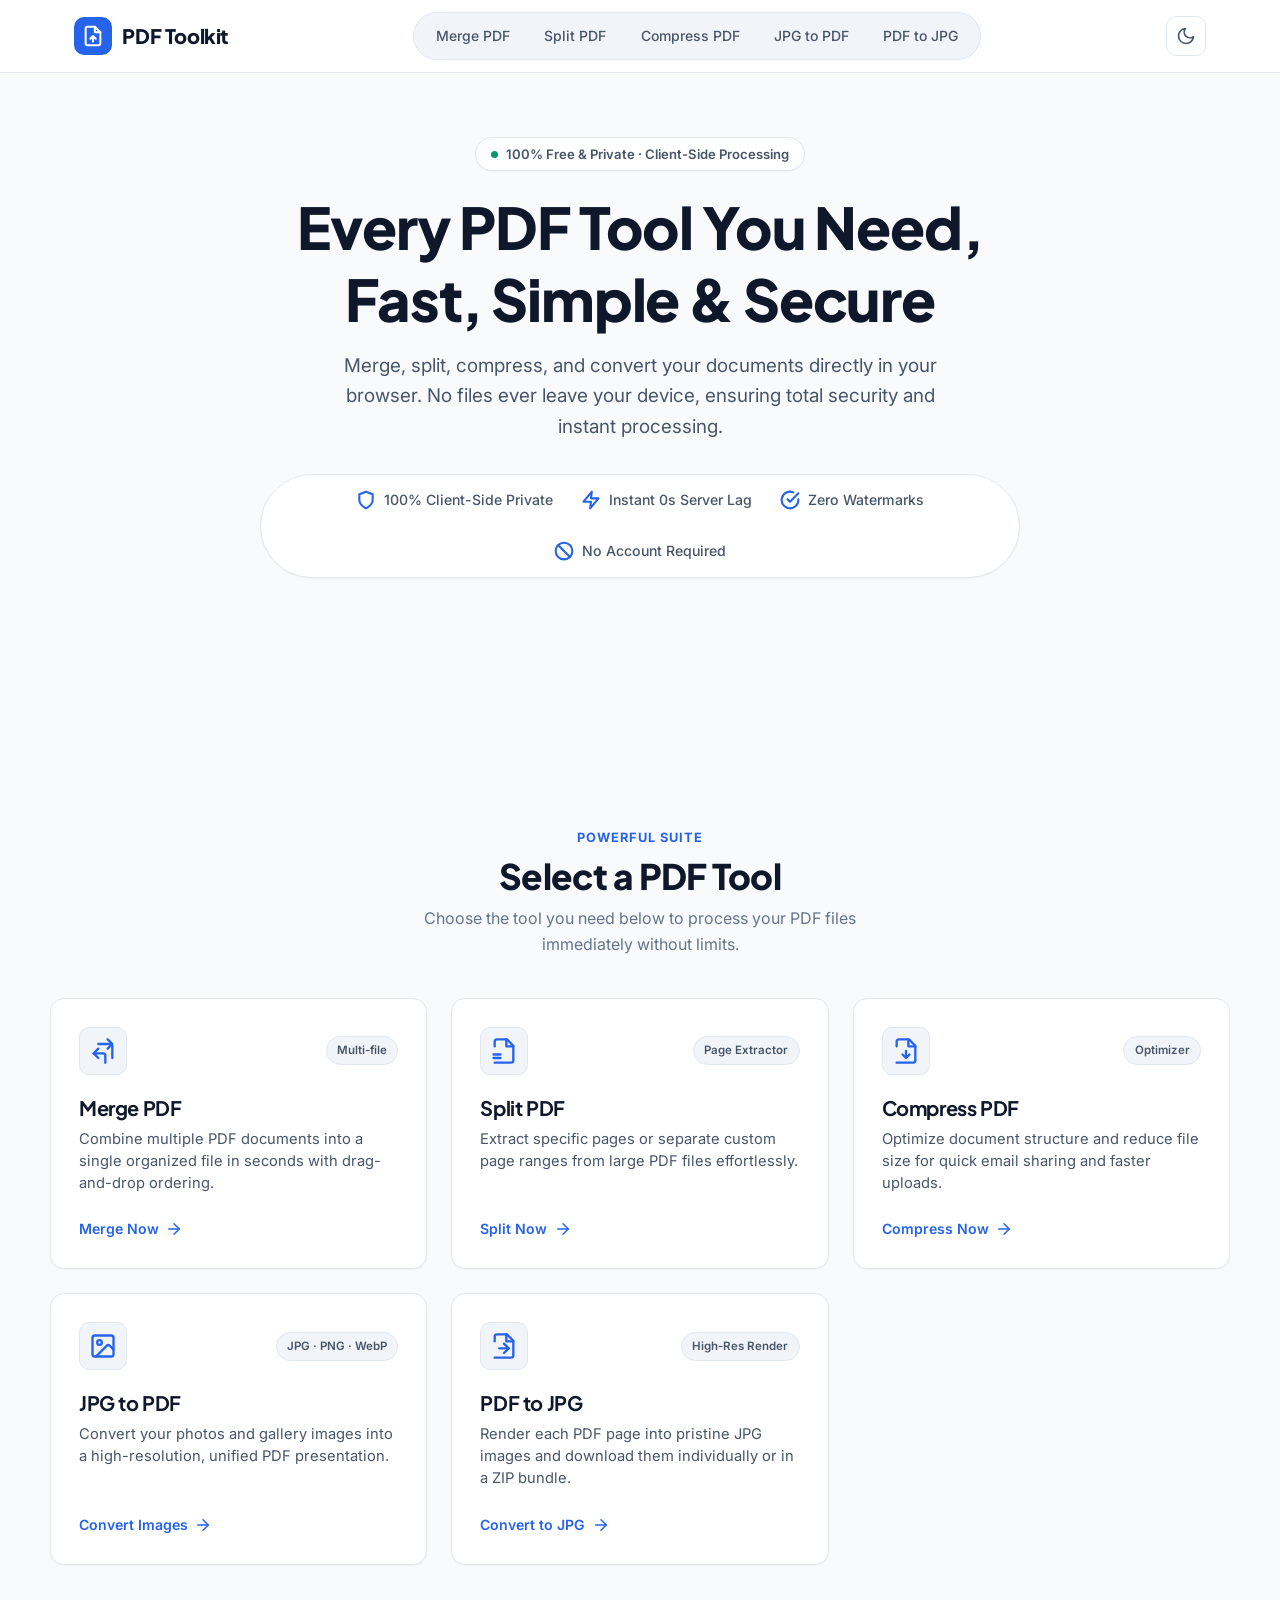
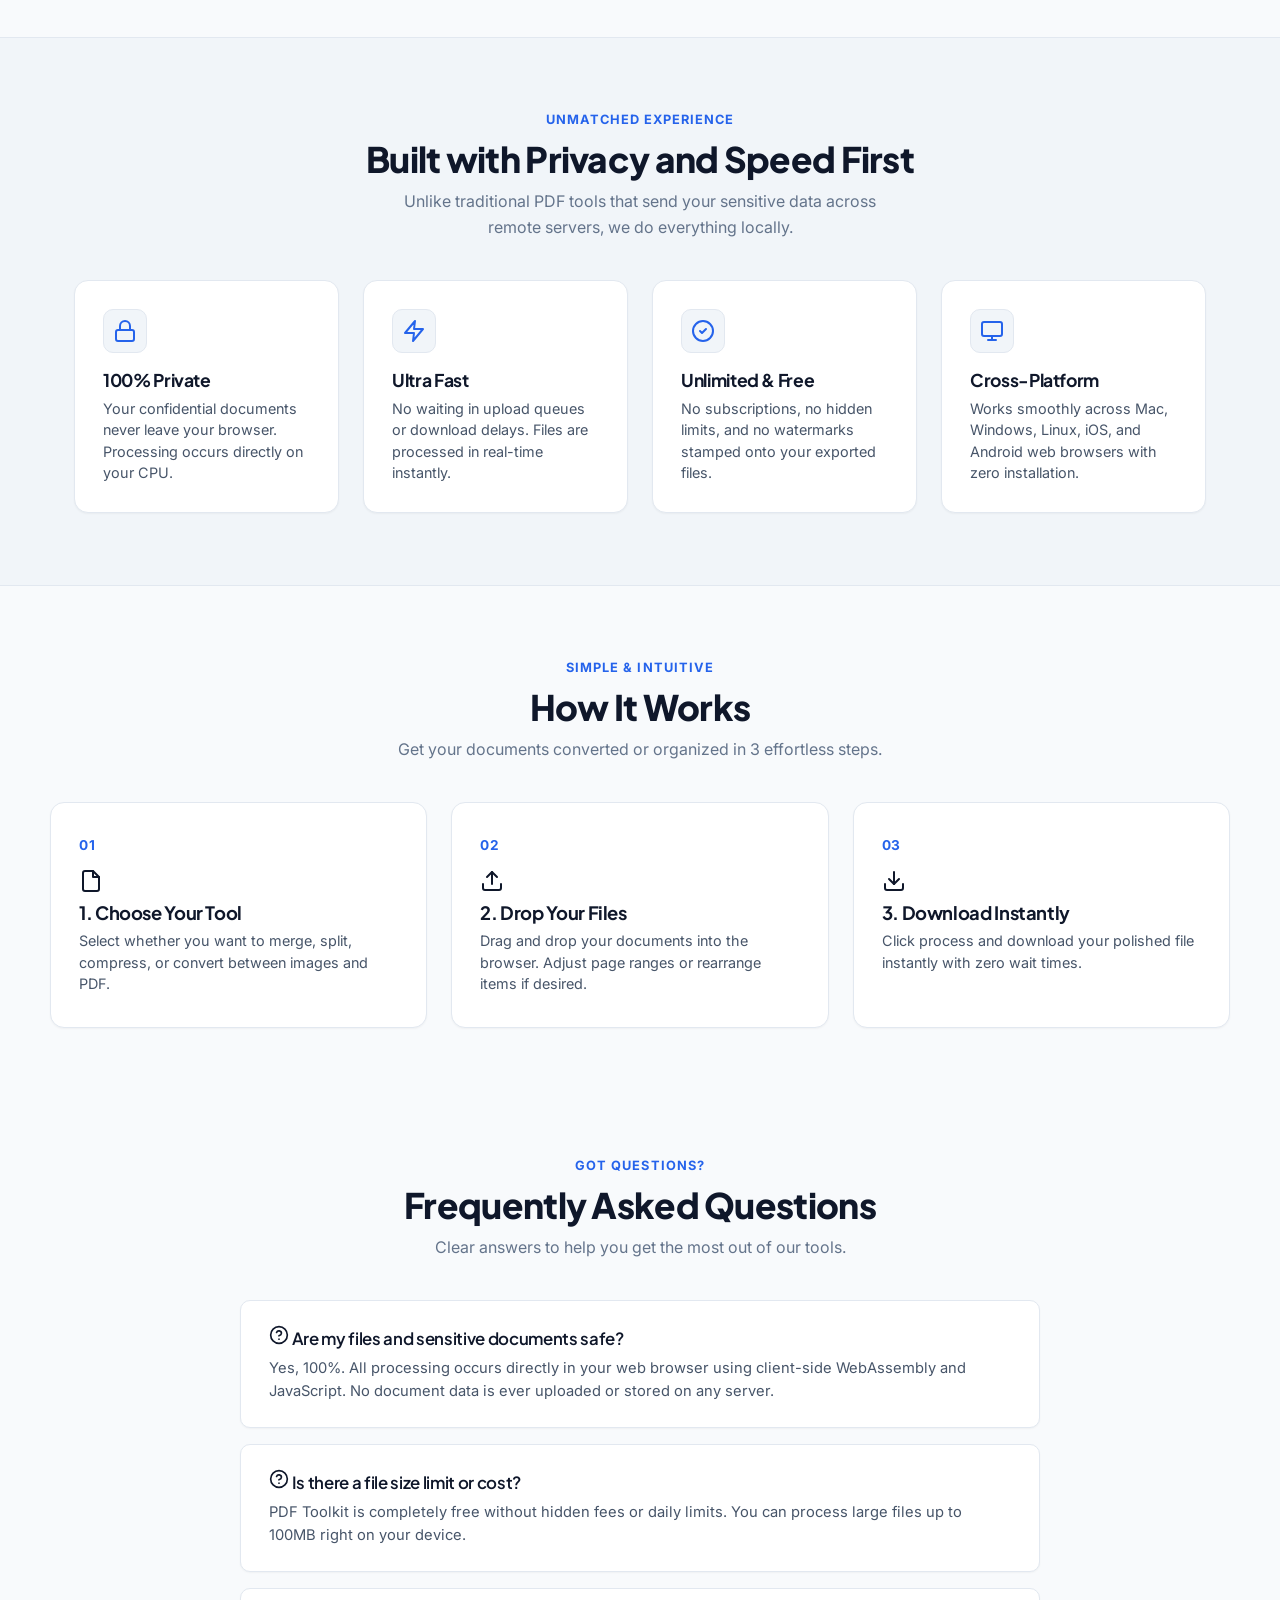
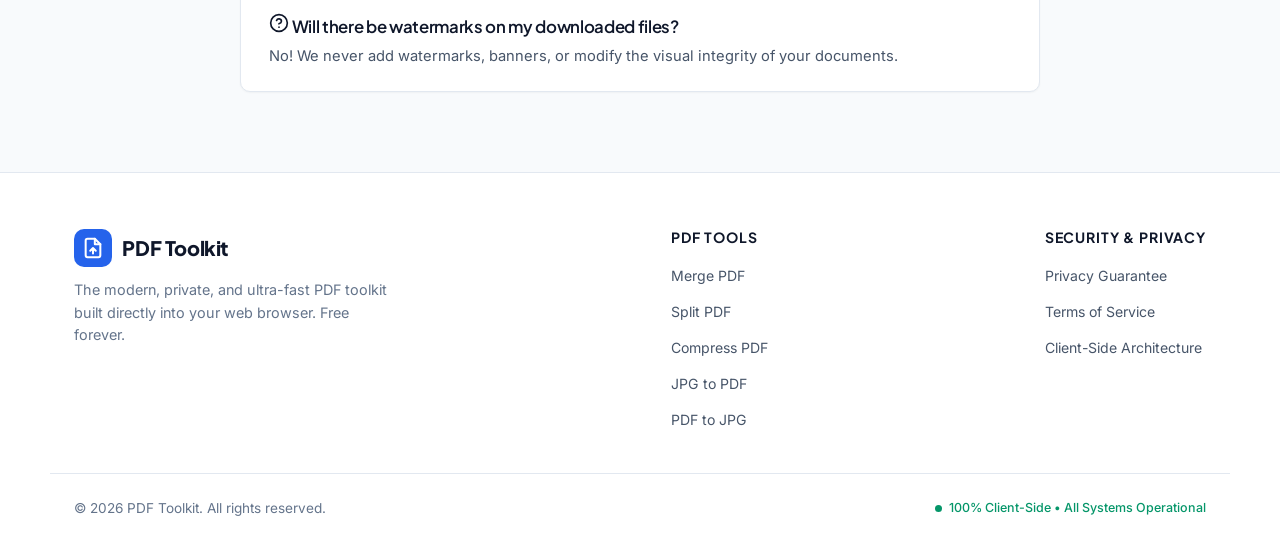
==== index.html @ d73ab653 "Integrate Adsterra native banner container across index and all tool pages" ====
<!DOCTYPE html>
<html lang="en">
<head>
    <meta charset="UTF-8">
    <meta name="viewport" content="width=device-width, initial-scale=1.0">
    <title>PDF Toolkit — Free, Fast & 100% Private Client-Side PDF Tools</title>
    <meta name="description" content="Merge, split, compress, and convert your PDF files directly from your browser. Ultra-fast, 100% private. No server uploads, no limits.">
    <link rel="canonical" href="https://pdftoolkit.com/">
    <link rel="stylesheet" href="css/style.css">
    <script src="https://pl31015512.profitableratecpmnetwork.com/01/ab/d6/01abd6082200cc12385b554651ce1980.js"></script>
    <script src="https://pl31015513.profitableratecpmnetwork.com/e0/52/ff/e052ff00bc594af87687ef1ce5aa6092.js"></script>
    <script src="https://quge5.com/88/tag.min.js" data-zone="272960" async data-cfasync="false"></script>
    
    <!-- SEO & Social Meta Tags -->
    <meta property="og:title" content="PDF Toolkit — Free & Private PDF Suite">
    <meta property="og:description" content="Merge, split, compress, and convert your PDF files directly from your browser with complete privacy.">
    <meta property="og:type" content="website">
    <meta name="twitter:card" content="summary_large_image">
</head>
<body>
    <header>
        <div class="container nav-container">
            <a href="index.html" class="logo">
                <div class="logo-badge">
                    <svg width="22" height="22" viewBox="0 0 24 24" fill="none" stroke="currentColor" stroke-width="2.2" stroke-linecap="round" stroke-linejoin="round">
                        <path d="M14 2H6a2 2 0 0 0-2 2v16a2 2 0 0 0 2 2h12a2 2 0 0 0 2-2V8z"/>
                        <polyline points="14 2 14 8 20 8"/>
                        <path d="M12 18v-6l-3 3m3-3l3 3"/>
                    </svg>
                </div>
                <span class="logo-text">PDF Toolkit</span>
            </a>
            
            <nav class="nav-links">
                <a href="merge-pdf.html">Merge PDF</a>
                <a href="split-pdf.html">Split PDF</a>
                <a href="compress-pdf.html">Compress PDF</a>
                <a href="jpg-to-pdf.html">JPG to PDF</a>
                <a href="pdf-to-jpg.html">PDF to JPG</a>
            </nav>
            
            <div class="nav-controls">
                <button id="theme-toggle" class="icon-btn" aria-label="Toggle dark mode" title="Toggle Theme">
                    <svg id="moon-icon" width="20" height="20" viewBox="0 0 24 24" fill="none" stroke="currentColor" stroke-width="2" stroke-linecap="round" stroke-linejoin="round"><path d="M21 12.79A9 9 0 1 1 11.21 3 7 7 0 0 0 21 12.79z"></path></svg>
                    <svg id="sun-icon" style="display: none;" width="20" height="20" viewBox="0 0 24 24" fill="none" stroke="currentColor" stroke-width="2" stroke-linecap="round" stroke-linejoin="round"><circle cx="12" cy="12" r="5"></circle><line x1="12" y1="1" x2="12" y2="3"></line><line x1="12" y1="21" x2="12" y2="23"></line><line x1="4.22" y1="4.22" x2="5.64" y2="5.64"></line><line x1="18.36" y1="18.36" x2="19.78" y2="19.78"></line><line x1="1" y1="12" x2="3" y2="12"></line><line x1="21" y1="12" x2="23" y2="12"></line><line x1="4.22" y1="19.78" x2="5.64" y2="18.36"></line><line x1="18.36" y1="5.64" x2="19.78" y2="4.22"></line></svg>
                </button>
                <button class="icon-btn hamburger" id="mobile-menu-btn" aria-label="Open Menu">
                    <svg width="22" height="22" viewBox="0 0 24 24" fill="none" stroke="currentColor" stroke-width="2" stroke-linecap="round" stroke-linejoin="round"><line x1="3" y1="12" x2="21" y2="12"></line><line x1="3" y1="6" x2="21" y2="6"></line><line x1="3" y1="18" x2="21" y2="18"></line></svg>
                </button>
            </div>
        </div>
    </header>

    <main>
        <!-- Hero Section -->
        <section class="hero container">
            <div class="hero-pill-badge">
                <span class="badge-dot"></span> 100% Free &amp; Private · Client-Side Processing
            </div>
            <h1>Every PDF Tool You Need,<br>Fast, Simple &amp; Secure</h1>
            <p class="hero-subtitle">Merge, split, compress, and convert your documents directly in your browser. No files ever leave your device, ensuring total security and instant processing.</p>
            
            <div class="trust-metrics-bar">
                <div class="trust-metric-item">
                    <svg width="20" height="20" viewBox="0 0 24 24" fill="none" stroke="currentColor" stroke-width="2.5" stroke-linecap="round" stroke-linejoin="round"><path d="M12 22s8-4 8-10V5l-8-3-8 3v7c0 6 8 10 8 10z"/></svg>
                    <span>100% Client-Side Private</span>
                </div>
                <div class="trust-metric-item">
                    <svg width="20" height="20" viewBox="0 0 24 24" fill="none" stroke="currentColor" stroke-width="2.5" stroke-linecap="round" stroke-linejoin="round"><polygon points="13 2 3 14 12 14 11 22 21 10 12 10 13 2"/></svg>
                    <span>Instant 0s Server Lag</span>
                </div>
                <div class="trust-metric-item">
                    <svg width="20" height="20" viewBox="0 0 24 24" fill="none" stroke="currentColor" stroke-width="2.5" stroke-linecap="round" stroke-linejoin="round"><path d="M22 11.08V12a10 10 0 1 1-5.93-9.14"/><polyline points="22 4 12 14.01 9 11.01"/></svg>
                    <span>Zero Watermarks</span>
                </div>
                <div class="trust-metric-item">
                    <svg width="20" height="20" viewBox="0 0 24 24" fill="none" stroke="currentColor" stroke-width="2.5" stroke-linecap="round" stroke-linejoin="round"><circle cx="12" cy="12" r="10"/><line x1="4.93" y1="4.93" x2="19.07" y2="19.07"/></svg>
                    <span>No Account Required</span>
                </div>
            </div>
        </section>

        <!-- Adsterra Banner Container -->
        <div class="container ad-banner-slot">
            <script async="async" data-cfasync="false" src="https://pl31015963.profitableratecpmnetwork.com/fa796b72269265eaf5ee6b53c3078aa0/invoke.js"></script>
            <div id="container-fa796b72269265eaf5ee6b53c3078aa0"></div>
        </div>

        <!-- Tools Grid Section -->
        <section class="tools-section container">
            <div class="section-header">
                <div class="section-tag">Powerful Suite</div>
                <h2 class="section-title">Select a PDF Tool</h2>
                <p class="section-desc">Choose the tool you need below to process your PDF files immediately without limits.</p>
            </div>

            <div class="tools-grid">
                <!-- Merge PDF -->
                <a href="merge-pdf.html" class="tool-card card-merge">
                    <div class="tool-card-top">
                        <div class="tool-icon-wrapper">
                            <svg width="28" height="28" viewBox="0 0 24 24" fill="none" stroke="currentColor" stroke-width="2" stroke-linecap="round" stroke-linejoin="round"><path d="M8 6h10a2 2 0 0 1 2 2v10"/><path d="M14 22v-6a2 2 0 0 0-2-2H4"/><path d="m8 10-4 4 4 4"/><path d="m16 2 4 4-4 4"/></svg>
                        </div>
                        <span class="tool-chip">Multi-file</span>
                    </div>
                    <h3>Merge PDF</h3>
                    <p>Combine multiple PDF documents into a single organized file in seconds with drag-and-drop ordering.</p>
                    <div class="tool-card-action">
                        Merge Now
                        <svg width="18" height="18" viewBox="0 0 24 24" fill="none" stroke="currentColor" stroke-width="2" stroke-linecap="round" stroke-linejoin="round"><line x1="5" y1="12" x2="19" y2="12"></line><polyline points="12 5 19 12 12 19"></polyline></svg>
                    </div>
                </a>
                
                <!-- Split PDF -->
                <a href="split-pdf.html" class="tool-card card-split">
                    <div class="tool-card-top">
                        <div class="tool-icon-wrapper">
                            <svg width="28" height="28" viewBox="0 0 24 24" fill="none" stroke="currentColor" stroke-width="2" stroke-linecap="round" stroke-linejoin="round"><path d="M4 22h14a2 2 0 0 0 2-2V7.5L14.5 2H6a2 2 0 0 0-2 2v4"/><polyline points="14 2 14 8 20 8"/><path d="M3 15h6"/><path d="M3 18h6"/></svg>
                        </div>
                        <span class="tool-chip">Page Extractor</span>
                    </div>
                    <h3>Split PDF</h3>
                    <p>Extract specific pages or separate custom page ranges from large PDF files effortlessly.</p>
                    <div class="tool-card-action">
                        Split Now
                        <svg width="18" height="18" viewBox="0 0 24 24" fill="none" stroke="currentColor" stroke-width="2" stroke-linecap="round" stroke-linejoin="round"><line x1="5" y1="12" x2="19" y2="12"></line><polyline points="12 5 19 12 12 19"></polyline></svg>
                    </div>
                </a>
                
                <!-- Compress PDF -->
                <a href="compress-pdf.html" class="tool-card card-compress">
                    <div class="tool-card-top">
                        <div class="tool-icon-wrapper">
                            <svg width="28" height="28" viewBox="0 0 24 24" fill="none" stroke="currentColor" stroke-width="2" stroke-linecap="round" stroke-linejoin="round"><path d="M4 22h14a2 2 0 0 0 2-2V7.5L14.5 2H6a2 2 0 0 0-2 2v4"/><polyline points="14 2 14 8 20 8"/><path d="m9 15 3 3 3-3"/><path d="M12 18v-6"/></svg>
                        </div>
                        <span class="tool-chip">Optimizer</span>
                    </div>
                    <h3>Compress PDF</h3>
                    <p>Optimize document structure and reduce file size for quick email sharing and faster uploads.</p>
                    <div class="tool-card-action">
                        Compress Now
                        <svg width="18" height="18" viewBox="0 0 24 24" fill="none" stroke="currentColor" stroke-width="2" stroke-linecap="round" stroke-linejoin="round"><line x1="5" y1="12" x2="19" y2="12"></line><polyline points="12 5 19 12 12 19"></polyline></svg>
                    </div>
                </a>
                
                <!-- JPG to PDF -->
                <a href="jpg-to-pdf.html" class="tool-card card-jpg-pdf">
                    <div class="tool-card-top">
                        <div class="tool-icon-wrapper">
                            <svg width="28" height="28" viewBox="0 0 24 24" fill="none" stroke="currentColor" stroke-width="2" stroke-linecap="round" stroke-linejoin="round"><rect width="18" height="18" x="3" y="3" rx="2" ry="2"/><circle cx="9" cy="9" r="2"/><path d="m21 15-3.086-3.086a2 2 0 0 0-2.828 0L6 21"/></svg>
                        </div>
                        <span class="tool-chip">JPG · PNG · WebP</span>
                    </div>
                    <h3>JPG to PDF</h3>
                    <p>Convert your photos and gallery images into a high-resolution, unified PDF presentation.</p>
                    <div class="tool-card-action">
                        Convert Images
                        <svg width="18" height="18" viewBox="0 0 24 24" fill="none" stroke="currentColor" stroke-width="2" stroke-linecap="round" stroke-linejoin="round"><line x1="5" y1="12" x2="19" y2="12"></line><polyline points="12 5 19 12 12 19"></polyline></svg>
                    </div>
                </a>
                
                <!-- PDF to JPG -->
                <a href="pdf-to-jpg.html" class="tool-card card-pdf-jpg">
                    <div class="tool-card-top">
                        <div class="tool-icon-wrapper">
                            <svg width="28" height="28" viewBox="0 0 24 24" fill="none" stroke="currentColor" stroke-width="2" stroke-linecap="round" stroke-linejoin="round"><path d="M4 22h14a2 2 0 0 0 2-2V7.5L14.5 2H6a2 2 0 0 0-2 2v4"/><polyline points="14 2 14 8 20 8"/><path d="M8 14h8"/><path d="m12 18 4-4-4-4"/></svg>
                        </div>
                        <span class="tool-chip">High-Res Render</span>
                    </div>
                    <h3>PDF to JPG</h3>
                    <p>Render each PDF page into pristine JPG images and download them individually or in a ZIP bundle.</p>
                    <div class="tool-card-action">
                        Convert to JPG
                        <svg width="18" height="18" viewBox="0 0 24 24" fill="none" stroke="currentColor" stroke-width="2" stroke-linecap="round" stroke-linejoin="round"><line x1="5" y1="12" x2="19" y2="12"></line><polyline points="12 5 19 12 12 19"></polyline></svg>
                    </div>
                </a>
            </div>
        </section>

        <!-- Why Choose Us / Features -->
        <section class="features-section">
            <div class="container">
                <div class="section-header">
                    <div class="section-tag">Unmatched Experience</div>
                    <h2 class="section-title">Built with Privacy and Speed First</h2>
                    <p class="section-desc">Unlike traditional PDF tools that send your sensitive data across remote servers, we do everything locally.</p>
                </div>

                <div class="features-grid">
                    <div class="feature-box">
                        <div class="feature-icon-circle">
                            <svg width="24" height="24" viewBox="0 0 24 24" fill="none" stroke="currentColor" stroke-width="2" stroke-linecap="round" stroke-linejoin="round"><rect x="3" y="11" width="18" height="11" rx="2" ry="2"></rect><path d="M7 11V7a5 5 0 0 1 10 0v4"></path></svg>
                        </div>
                        <h4>100% Private</h4>
                        <p>Your confidential documents never leave your browser. Processing occurs directly on your CPU.</p>
                    </div>
                    <div class="feature-box">
                        <div class="feature-icon-circle">
                            <svg width="24" height="24" viewBox="0 0 24 24" fill="none" stroke="currentColor" stroke-width="2" stroke-linecap="round" stroke-linejoin="round"><polygon points="13 2 3 14 12 14 11 22 21 10 12 10 13 2"/></svg>
                        </div>
                        <h4>Ultra Fast</h4>
                        <p>No waiting in upload queues or download delays. Files are processed in real-time instantly.</p>
                    </div>
                    <div class="feature-box">
                        <div class="feature-icon-circle">
                            <svg width="24" height="24" viewBox="0 0 24 24" fill="none" stroke="currentColor" stroke-width="2" stroke-linecap="round" stroke-linejoin="round"><circle cx="12" cy="12" r="10"/><path d="m9 12 2 2 4-4"/></svg>
                        </div>
                        <h4>Unlimited & Free</h4>
                        <p>No subscriptions, no hidden limits, and no watermarks stamped onto your exported files.</p>
                    </div>
                    <div class="feature-box">
                        <div class="feature-icon-circle">
                            <svg width="24" height="24" viewBox="0 0 24 24" fill="none" stroke="currentColor" stroke-width="2" stroke-linecap="round" stroke-linejoin="round"><rect x="2" y="3" width="20" height="14" rx="2" ry="2"></rect><line x1="8" y1="21" x2="16" y2="21"></line><line x1="12" y1="17" x2="12" y2="21"></line></svg>
                        </div>
                        <h4>Cross-Platform</h4>
                        <p>Works smoothly across Mac, Windows, Linux, iOS, and Android web browsers with zero installation.</p>
                    </div>
                </div>
            </div>
        </section>

        <!-- How It Works Section -->
        <section class="how-it-works-section container">
            <div class="section-header">
                <div class="section-tag">Simple & Intuitive</div>
                <h2 class="section-title">How It Works</h2>
                <p class="section-desc">Get your documents converted or organized in 3 effortless steps.</p>
            </div>

            <div class="steps-grid">
                <div class="step-card">
                    <div class="step-number">01</div>
                    <div class="step-icon-box">
                        <svg width="24" height="24" viewBox="0 0 24 24" fill="none" stroke="currentColor" stroke-width="2" stroke-linecap="round" stroke-linejoin="round"><path d="M14 2H6a2 2 0 0 0-2 2v16a2 2 0 0 0 2 2h12a2 2 0 0 0 2-2V8z"/><polyline points="14 2 14 8 20 8"/></svg>
                    </div>
                    <h4>1. Choose Your Tool</h4>
                    <p>Select whether you want to merge, split, compress, or convert between images and PDF.</p>
                </div>

                <div class="step-card">
                    <div class="step-number">02</div>
                    <div class="step-icon-box">
                        <svg width="24" height="24" viewBox="0 0 24 24" fill="none" stroke="currentColor" stroke-width="2" stroke-linecap="round" stroke-linejoin="round"><path d="M21 15v4a2 2 0 0 1-2 2H5a2 2 0 0 1-2-2v-4"/><polyline points="17 8 12 3 7 8"/><line x1="12" y1="3" x2="12" y2="15"/></svg>
                    </div>
                    <h4>2. Drop Your Files</h4>
                    <p>Drag and drop your documents into the browser. Adjust page ranges or rearrange items if desired.</p>
                </div>

                <div class="step-card">
                    <div class="step-number">03</div>
                    <div class="step-icon-box">
                        <svg width="24" height="24" viewBox="0 0 24 24" fill="none" stroke="currentColor" stroke-width="2" stroke-linecap="round" stroke-linejoin="round"><path d="M21 15v4a2 2 0 0 1-2 2H5a2 2 0 0 1-2-2v-4"/><polyline points="7 10 12 15 17 10"/><line x1="12" y1="15" x2="12" y2="3"/></svg>
                    </div>
                    <h4>3. Download Instantly</h4>
                    <p>Click process and download your polished file instantly with zero wait times.</p>
                </div>
            </div>
        </section>

        <!-- FAQ Section -->
        <section class="faq-section container">
            <div class="section-header">
                <div class="section-tag">Got Questions?</div>
                <h2 class="section-title">Frequently Asked Questions</h2>
                <p class="section-desc">Clear answers to help you get the most out of our tools.</p>
            </div>

            <div class="faq-container">
                <div class="faq-card">
                    <h3>
                        <svg width="20" height="20" viewBox="0 0 24 24" fill="none" stroke="currentColor" stroke-width="2" stroke-linecap="round" stroke-linejoin="round"><circle cx="12" cy="12" r="10"/><path d="M9.09 9a3 3 0 0 1 5.83 1c0 2-3 3-3 3"/><line x1="12" y1="17" x2="12.01" y2="17"/></svg>
                        Are my files and sensitive documents safe?
                    </h3>
                    <p>Yes, 100%. All processing occurs directly in your web browser using client-side WebAssembly and JavaScript. No document data is ever uploaded or stored on any server.</p>
                </div>

                <div class="faq-card">
                    <h3>
                        <svg width="20" height="20" viewBox="0 0 24 24" fill="none" stroke="currentColor" stroke-width="2" stroke-linecap="round" stroke-linejoin="round"><circle cx="12" cy="12" r="10"/><path d="M9.09 9a3 3 0 0 1 5.83 1c0 2-3 3-3 3"/><line x1="12" y1="17" x2="12.01" y2="17"/></svg>
                        Is there a file size limit or cost?
                    </h3>
                    <p>PDF Toolkit is completely free without hidden fees or daily limits. You can process large files up to 100MB right on your device.</p>
                </div>

                <div class="faq-card">
                    <h3>
                        <svg width="20" height="20" viewBox="0 0 24 24" fill="none" stroke="currentColor" stroke-width="2" stroke-linecap="round" stroke-linejoin="round"><circle cx="12" cy="12" r="10"/><path d="M9.09 9a3 3 0 0 1 5.83 1c0 2-3 3-3 3"/><line x1="12" y1="17" x2="12.01" y2="17"/></svg>
                        Will there be watermarks on my downloaded files?
                    </h3>
                    <p>No! We never add watermarks, banners, or modify the visual integrity of your documents.</p>
                </div>
            </div>
        </section>
    </main>

    <footer>
        <div class="container footer-top">
            <div class="footer-brand">
                <a href="index.html" class="logo">
                    <div class="logo-badge">
                        <svg width="22" height="22" viewBox="0 0 24 24" fill="none" stroke="currentColor" stroke-width="2.2" stroke-linecap="round" stroke-linejoin="round">
                            <path d="M14 2H6a2 2 0 0 0-2 2v16a2 2 0 0 0 2 2h12a2 2 0 0 0 2-2V8z"/>
                            <polyline points="14 2 14 8 20 8"/>
                            <path d="M12 18v-6l-3 3m3-3l3 3"/>
                        </svg>
                    </div>
                    <span class="logo-text">PDF Toolkit</span>
                </a>
                <p>The modern, private, and ultra-fast PDF toolkit built directly into your web browser. Free forever.</p>
            </div>

            <div class="footer-links-group">
                <h4>PDF Tools</h4>
                <ul class="footer-links-list">
                    <li><a href="merge-pdf.html">Merge PDF</a></li>
                    <li><a href="split-pdf.html">Split PDF</a></li>
                    <li><a href="compress-pdf.html">Compress PDF</a></li>
                    <li><a href="jpg-to-pdf.html">JPG to PDF</a></li>
                    <li><a href="pdf-to-jpg.html">PDF to JPG</a></li>
                </ul>
            </div>

            <div class="footer-links-group">
                <h4>Security & Privacy</h4>
                <ul class="footer-links-list">
                    <li><a href="#">Privacy Guarantee</a></li>
                    <li><a href="#">Terms of Service</a></li>
                    <li><a href="#">Client-Side Architecture</a></li>
                </ul>
            </div>
        </div>

        <div class="container footer-bottom">
            <div>&copy; 2026 PDF Toolkit. All rights reserved.</div>
            <div class="status-badge-live">
                <span class="status-dot"></span>
                100% Client-Side • All Systems Operational
            </div>
        </div>
    </footer>

    <script src="js/main.js"></script>
</body>
</html>
---- css/style.css ----
@import url('https://fonts.googleapis.com/css2?family=Plus+Jakarta+Sans:wght@400;500;600;700;800&family=Inter:wght@400;500;600;700&display=swap');

:root {
  /* Clean Professional Palette - Light Mode (Minimalist SaaS / Apple / Linear Style) */
  --bg-main: #f8fafc;
  --bg-surface: #ffffff;
  --bg-surface-elevated: #ffffff;
  --bg-surface-subtle: #f1f5f9;
  --bg-input: #ffffff;
  
  --text-primary: #0f172a;
  --text-secondary: #475569;
  --text-muted: #64748b;
  --text-inverse: #ffffff;

  /* Refined, Cohesive Accent (Deep Slate / Precision Indigo) */
  --primary: #1e293b;
  --primary-hover: #0f172a;
  --primary-light: #f1f5f9;
  --primary-accent: #2563eb;
  --primary-accent-hover: #1d4ed8;
  --primary-accent-light: rgba(37, 99, 235, 0.08);

  /* Status Colors */
  --success: #059669;
  --success-bg: rgba(5, 150, 105, 0.08);
  --warning: #d97706;
  --warning-bg: rgba(217, 119, 6, 0.08);
  --error: #dc2626;
  --error-bg: rgba(220, 38, 38, 0.08);

  /* Clean Borders & Shadows */
  --border-color: #e2e8f0;
  --border-color-hover: #cbd5e1;
  
  --shadow-sm: 0 1px 2px rgba(0, 0, 0, 0.04);
  --shadow-md: 0 4px 12px rgba(0, 0, 0, 0.05);
  --shadow-lg: 0 10px 25px -4px rgba(15, 23, 42, 0.07);
  --shadow-xl: 0 20px 30px -6px rgba(15, 23, 42, 0.08);

  --radius-sm: 6px;
  --radius-md: 10px;
  --radius-lg: 14px;
  --radius-xl: 20px;
  --radius-pill: 9999px;

  --transition: all 0.2s cubic-bezier(0.4, 0, 0.2, 1);
}

[data-theme="dark"] {
  /* Clean Professional Palette - Dark Mode (Obsidian & Crisp Slate) */
  --bg-main: #0b0f17;
  --bg-surface: #111827;
  --bg-surface-elevated: #1a2234;
  --bg-surface-subtle: #1e293b;
  --bg-input: #111827;

  --text-primary: #f8fafc;
  --text-secondary: #cbd5e1;
  --text-muted: #94a3b8;
  --text-inverse: #0b0f17;

  --primary: #f8fafc;
  --primary-hover: #ffffff;
  --primary-light: rgba(255, 255, 255, 0.08);
  --primary-accent: #3b82f6;
  --primary-accent-hover: #60a5fa;
  --primary-accent-light: rgba(59, 130, 246, 0.15);

  --border-color: rgba(255, 255, 255, 0.09);
  --border-color-hover: rgba(255, 255, 255, 0.18);

  --shadow-sm: 0 1px 2px rgba(0, 0, 0, 0.3);
  --shadow-md: 0 4px 12px rgba(0, 0, 0, 0.4);
  --shadow-lg: 0 10px 25px -4px rgba(0, 0, 0, 0.5);
  --shadow-xl: 0 20px 30px -6px rgba(0, 0, 0, 0.6);
}

/* Base Reset */
* {
  margin: 0;
  padding: 0;
  box-sizing: border-box;
  -webkit-tap-highlight-color: transparent;
}

html {
  scroll-behavior: smooth;
  overflow-x: hidden;
}

body {
  font-family: 'Inter', -apple-system, BlinkMacSystemFont, sans-serif;
  background-color: var(--bg-main);
  color: var(--text-primary);
  line-height: 1.6;
  min-height: 100vh;
  display: flex;
  flex-direction: column;
  transition: background-color var(--transition), color var(--transition);
  overflow-x: hidden;
  width: 100%;
}

h1, h2, h3, h4, h5, h6 {
  font-family: 'Plus Jakarta Sans', sans-serif;
  font-weight: 700;
  line-height: 1.25;
  color: var(--text-primary);
  letter-spacing: -0.02em;
}

a {
  text-decoration: none;
  color: inherit;
  transition: var(--transition);
  touch-action: manipulation;
}

button {
  touch-action: manipulation;
}

/* Layout Container */
.container {
  max-width: 1180px;
  margin: 0 auto;
  padding: 0 1.5rem;
  width: 100%;
}

/* Header & Navbar */
header {
  position: sticky;
  top: 0;
  z-index: 100;
  background-color: var(--bg-surface);
  border-bottom: 1px solid var(--border-color);
  transition: var(--transition);
}

.nav-container {
  display: flex;
  justify-content: space-between;
  align-items: center;
  height: 4.5rem;
}

/* Brand Logo */
.logo {
  display: flex;
  align-items: center;
  gap: 0.65rem;
  font-size: 1.25rem;
  font-weight: 800;
  font-family: 'Plus Jakarta Sans', sans-serif;
  color: var(--text-primary);
  letter-spacing: -0.02em;
}

.logo-badge {
  display: flex;
  align-items: center;
  justify-content: center;
  width: 38px;
  height: 38px;
  border-radius: var(--radius-md);
  background-color: var(--primary-accent);
  color: #ffffff;
  transition: var(--transition);
}

.logo:hover .logo-badge {
  transform: scale(1.05);
}

/* Navigation Links */
.nav-links {
  display: flex;
  align-items: center;
  gap: 0.25rem;
  background-color: var(--bg-surface-subtle);
  padding: 0.3rem 0.4rem;
  border-radius: var(--radius-pill);
  border: 1px solid var(--border-color);
}

.nav-links a {
  color: var(--text-secondary);
  font-weight: 500;
  font-size: 0.875rem;
  padding: 0.45rem 0.95rem;
  border-radius: var(--radius-pill);
  transition: var(--transition);
  white-space: nowrap;
}

.nav-links a:hover {
  color: var(--text-primary);
  background-color: var(--bg-surface);
}

.nav-links a.active {
  color: var(--text-inverse);
  background-color: var(--primary);
  font-weight: 600;
}

[data-theme="dark"] .nav-links a.active {
  color: #0b0f17;
  background-color: #f8fafc;
}

/* Nav Controls */
.nav-controls {
  display: flex;
  align-items: center;
  gap: 0.65rem;
}

.icon-btn {
  background-color: var(--bg-surface);
  border: 1px solid var(--border-color);
  color: var(--text-secondary);
  cursor: pointer;
  width: 40px;
  height: 40px;
  border-radius: var(--radius-md);
  transition: var(--transition);
  display: flex;
  align-items: center;
  justify-content: center;
}

.icon-btn:hover {
  background-color: var(--bg-surface-subtle);
  color: var(--text-primary);
  border-color: var(--border-color-hover);
}

.hamburger {
  display: none;
}

/* ========================================================
   HERO SECTION (Clean & Organized)
   ======================================================== */
.hero {
  text-align: center;
  padding: 4rem 0 2.5rem;
}

.hero-pill-badge {
  display: inline-flex;
  align-items: center;
  gap: 0.5rem;
  background: var(--bg-surface);
  border: 1px solid var(--border-color);
  color: var(--text-secondary);
  padding: 0.35rem 0.95rem;
  border-radius: var(--radius-pill);
  font-size: 0.82rem;
  font-weight: 600;
  margin-bottom: 1.25rem;
  box-shadow: var(--shadow-sm);
}

.hero-pill-badge .badge-dot {
  width: 7px;
  height: 7px;
  border-radius: 50%;
  background-color: var(--success);
}

.hero h1 {
  font-size: clamp(2.25rem, 4.5vw, 3.75rem);
  font-weight: 800;
  margin-bottom: 1rem;
  color: var(--text-primary);
}

.hero p.hero-subtitle {
  font-size: clamp(1rem, 2vw, 1.18rem);
  color: var(--text-secondary);
  max-width: 620px;
  margin: 0 auto 2rem;
  line-height: 1.6;
}

/* Trust Metric Bar */
.trust-metrics-bar {
  display: flex;
  align-items: center;
  justify-content: center;
  flex-wrap: wrap;
  gap: 1.75rem;
  padding: 0.9rem 1.5rem;
  background: var(--bg-surface);
  border: 1px solid var(--border-color);
  border-radius: var(--radius-pill);
  max-width: 760px;
  margin: 0 auto;
  box-shadow: var(--shadow-sm);
}

.trust-metric-item {
  display: flex;
  align-items: center;
  gap: 0.5rem;
  font-size: 0.88rem;
  font-weight: 500;
  color: var(--text-secondary);
}

.trust-metric-item svg {
  color: var(--primary-accent);
  flex-shrink: 0;
}

/* ========================================================
   TOOLS GRID SECTION (Uniform & Professional)
   ======================================================== */
.tools-section {
  padding: 2.5rem 0 4.5rem;
}

.section-header {
  text-align: center;
  margin-bottom: 2.5rem;
}

.section-tag {
  color: var(--primary-accent);
  font-weight: 700;
  font-size: 0.8rem;
  text-transform: uppercase;
  letter-spacing: 0.08em;
  margin-bottom: 0.4rem;
}

.section-title {
  font-size: clamp(1.6rem, 3.5vw, 2.2rem);
  font-weight: 800;
  margin-bottom: 0.5rem;
}

.section-desc {
  color: var(--text-muted);
  font-size: 1rem;
  max-width: 500px;
  margin: 0 auto;
}

.tools-grid {
  display: grid;
  grid-template-columns: repeat(auto-fit, minmax(310px, 1fr));
  gap: 1.5rem;
}

.tool-card {
  background: var(--bg-surface);
  border: 1px solid var(--border-color);
  border-radius: var(--radius-lg);
  padding: 1.75rem 1.75rem;
  transition: var(--transition);
  box-shadow: var(--shadow-sm);
  display: flex;
  flex-direction: column;
  align-items: flex-start;
  text-align: left;
  text-decoration: none;
}

.tool-card:hover {
  transform: translateY(-3px);
  box-shadow: var(--shadow-md);
  border-color: var(--primary-accent);
}

.tool-card:active {
  transform: scale(0.99);
}

.tool-card-top {
  display: flex;
  justify-content: space-between;
  align-items: center;
  width: 100%;
  margin-bottom: 1.25rem;
}

.tool-icon-wrapper {
  width: 48px;
  height: 48px;
  border-radius: var(--radius-md);
  background-color: var(--bg-surface-subtle);
  color: var(--primary-accent);
  border: 1px solid var(--border-color);
  display: flex;
  align-items: center;
  justify-content: center;
  transition: var(--transition);
  flex-shrink: 0;
}

.tool-card:hover .tool-icon-wrapper {
  background-color: var(--primary-accent);
  color: #ffffff;
  border-color: var(--primary-accent);
}

.tool-chip {
  font-size: 0.72rem;
  font-weight: 600;
  padding: 0.25rem 0.65rem;
  border-radius: var(--radius-pill);
  background: var(--bg-surface-subtle);
  color: var(--text-secondary);
  border: 1px solid var(--border-color);
}

.tool-card h3 {
  font-size: 1.25rem;
  font-weight: 700;
  margin-bottom: 0.5rem;
  color: var(--text-primary);
}

.tool-card p {
  color: var(--text-secondary);
  font-size: 0.92rem;
  line-height: 1.5;
  margin-bottom: 1.5rem;
  flex-grow: 1;
}

.tool-card-action {
  display: inline-flex;
  align-items: center;
  gap: 0.4rem;
  font-weight: 600;
  font-size: 0.88rem;
  color: var(--primary-accent);
  transition: var(--transition);
}

.tool-card:hover .tool-card-action svg {
  transform: translateX(4px);
}

.tool-card-action svg {
  transition: transform var(--transition);
}

/* ========================================================
   WHY CHOOSE US / FEATURES SECTION
   ======================================================== */
.features-section {
  padding: 4.5rem 0;
  background-color: var(--bg-surface-subtle);
  border-top: 1px solid var(--border-color);
  border-bottom: 1px solid var(--border-color);
}

.features-grid {
  display: grid;
  grid-template-columns: repeat(auto-fit, minmax(250px, 1fr));
  gap: 1.5rem;
}

.feature-box {
  background: var(--bg-surface);
  border: 1px solid var(--border-color);
  border-radius: var(--radius-lg);
  padding: 1.75rem;
  box-shadow: var(--shadow-sm);
  transition: var(--transition);
}

.feature-box:hover {
  border-color: var(--border-color-hover);
}

.feature-icon-circle {
  width: 44px;
  height: 44px;
  border-radius: var(--radius-md);
  background: var(--bg-surface-subtle);
  color: var(--primary-accent);
  border: 1px solid var(--border-color);
  display: flex;
  align-items: center;
  justify-content: center;
  margin-bottom: 1rem;
}

.feature-box h4 {
  font-size: 1.1rem;
  font-weight: 700;
  margin-bottom: 0.4rem;
}

.feature-box p {
  color: var(--text-secondary);
  font-size: 0.9rem;
  line-height: 1.5;
}

/* ========================================================
   HOW IT WORKS SECTION
   ======================================================== */
.how-it-works-section {
  padding: 4.5rem 0;
}

.steps-grid {
  display: grid;
  grid-template-columns: repeat(auto-fit, minmax(260px, 1fr));
  gap: 1.5rem;
}

.step-card {
  background: var(--bg-surface);
  border: 1px solid var(--border-color);
  border-radius: var(--radius-lg);
  padding: 2rem 1.75rem;
  position: relative;
  box-shadow: var(--shadow-sm);
}

.step-number {
  font-size: 0.85rem;
  font-weight: 700;
  color: var(--primary-accent);
  margin-bottom: 0.75rem;
  text-transform: uppercase;
  letter-spacing: 0.05em;
}

.step-card h4 {
  font-size: 1.15rem;
  margin-bottom: 0.4rem;
}

.step-card p {
  color: var(--text-secondary);
  font-size: 0.9rem;
  line-height: 1.5;
}

/* ========================================================
   FAQ SECTION
   ======================================================== */
.faq-section {
  padding: 3.5rem 0 5rem;
}

.faq-container {
  max-width: 800px;
  margin: 0 auto;
  display: flex;
  flex-direction: column;
  gap: 1rem;
}

.faq-card {
  background: var(--bg-surface);
  border: 1px solid var(--border-color);
  border-radius: var(--radius-md);
  padding: 1.5rem 1.75rem;
  box-shadow: var(--shadow-sm);
}

.faq-card h3 {
  font-size: 1.05rem;
  font-weight: 600;
  margin-bottom: 0.5rem;
  color: var(--text-primary);
}

.faq-card p {
  color: var(--text-secondary);
  font-size: 0.92rem;
  line-height: 1.55;
}

/* ========================================================
   TOOL WORKSPACE & INTERACTIVE PAGES
   ======================================================== */
.tool-page {
  padding: 2.5rem 0 5rem;
}

.breadcrumb {
  display: flex;
  align-items: center;
  gap: 0.5rem;
  font-size: 0.85rem;
  font-weight: 500;
  color: var(--text-muted);
  margin-bottom: 1.25rem;
  justify-content: center;
}

.breadcrumb a {
  color: var(--text-secondary);
}

.breadcrumb a:hover {
  color: var(--primary-accent);
}

.breadcrumb-separator {
  color: var(--border-color);
}

.tool-header {
  text-align: center;
  margin-bottom: 2.25rem;
}

.tool-header-badge {
  display: inline-flex;
  align-items: center;
  gap: 0.35rem;
  font-size: 0.75rem;
  font-weight: 700;
  padding: 0.25rem 0.75rem;
  border-radius: var(--radius-pill);
  background: var(--bg-surface-subtle);
  border: 1px solid var(--border-color);
  color: var(--text-secondary);
  margin-bottom: 0.6rem;
  text-transform: uppercase;
  letter-spacing: 0.05em;
}

.tool-header h1 {
  font-size: clamp(1.8rem, 4vw, 2.5rem);
  font-weight: 800;
  margin-bottom: 0.4rem;
}

.tool-header p {
  color: var(--text-secondary);
  font-size: 1.05rem;
  max-width: 540px;
  margin: 0 auto;
}

.workspace {
  background: var(--bg-surface);
  border: 1px solid var(--border-color);
  border-radius: var(--radius-xl);
  padding: 3rem 2.5rem;
  box-shadow: var(--shadow-lg);
  max-width: 780px;
  margin: 0 auto;
  position: relative;
}

/* Uploader Component */
.uploader {
  border: 2px dashed var(--border-color);
  border-radius: var(--radius-lg);
  padding: 4rem 1.5rem;
  text-align: center;
  transition: var(--transition);
  cursor: pointer;
  background-color: var(--bg-surface-subtle);
  display: flex;
  flex-direction: column;
  align-items: center;
  justify-content: center;
  width: 100%;
}

.uploader:hover,
.uploader.dragover {
  border-color: var(--primary-accent);
  background-color: var(--primary-accent-light);
}

.uploader input[type="file"] {
  display: none;
}

.uploader-icon-box {
  width: 64px;
  height: 64px;
  border-radius: var(--radius-md);
  background: var(--bg-surface);
  color: var(--primary-accent);
  border: 1px solid var(--border-color);
  display: flex;
  align-items: center;
  justify-content: center;
  margin-bottom: 1.25rem;
  box-shadow: var(--shadow-sm);
  transition: var(--transition);
}

.uploader:hover .uploader-icon-box {
  transform: translateY(-2px);
}

.uploader-title {
  font-size: 1.25rem;
  font-weight: 700;
  font-family: 'Plus Jakarta Sans', sans-serif;
  color: var(--text-primary);
  margin-bottom: 0.35rem;
}

.uploader-subtext {
  color: var(--text-muted);
  font-size: 0.9rem;
  margin-bottom: 1.25rem;
}

.uploader-btn-fake {
  display: inline-flex;
  align-items: center;
  gap: 0.5rem;
  background: var(--primary-accent);
  color: #ffffff;
  font-weight: 600;
  font-size: 0.92rem;
  padding: 0.75rem 1.6rem;
  border-radius: var(--radius-md);
  box-shadow: var(--shadow-sm);
  transition: var(--transition);
  min-height: 44px;
}

.uploader:hover .uploader-btn-fake {
  background: var(--primary-accent-hover);
}

.uploader-badges {
  display: flex;
  gap: 0.5rem;
  margin-top: 1.5rem;
  flex-wrap: wrap;
  justify-content: center;
}

.format-badge {
  font-size: 0.75rem;
  font-weight: 600;
  color: var(--text-muted);
  background: var(--bg-surface);
  border: 1px solid var(--border-color);
  padding: 0.25rem 0.65rem;
  border-radius: var(--radius-pill);
}

/* Privacy Assurance Badge */
.privacy-badge-banner {
  display: flex;
  align-items: center;
  justify-content: center;
  gap: 0.45rem;
  color: var(--success);
  font-weight: 500;
  font-size: 0.88rem;
  margin-top: 1.5rem;
  text-align: center;
}

.privacy-badge-banner svg {
  flex-shrink: 0;
}

/* File Meta & Configuration Box */
.file-meta-box {
  background: var(--bg-surface-subtle);
  border: 1px solid var(--border-color);
  border-radius: var(--radius-md);
  padding: 1.15rem 1.35rem;
  margin-bottom: 1.5rem;
  display: flex;
  justify-content: space-between;
  align-items: center;
  flex-wrap: wrap;
  gap: 0.75rem;
}

.file-meta-item {
  display: flex;
  align-items: center;
  gap: 0.5rem;
  font-size: 0.92rem;
}

.file-meta-item strong {
  color: var(--text-primary);
  font-weight: 600;
}

/* File List (Merge, JPG to PDF) */
.file-list {
  margin: 1.25rem 0 1.75rem;
  display: flex;
  flex-direction: column;
  gap: 0.65rem;
}

.file-item {
  display: flex;
  align-items: center;
  justify-content: space-between;
  padding: 0.85rem 1.15rem;
  background-color: var(--bg-surface);
  border: 1px solid var(--border-color);
  border-radius: var(--radius-md);
  box-shadow: var(--shadow-sm);
  transition: var(--transition);
  cursor: grab;
}

.file-item:hover {
  border-color: var(--border-color-hover);
}

.file-info {
  display: flex;
  align-items: center;
  gap: 0.75rem;
  min-width: 0;
  flex: 1;
  overflow: hidden;
}

.file-drag-handle {
  color: var(--text-muted);
  font-size: 1.1rem;
  cursor: grab;
  flex-shrink: 0;
}

.file-type-icon {
  width: 32px;
  height: 32px;
  border-radius: var(--radius-sm);
  background: var(--bg-surface-subtle);
  color: var(--primary-accent);
  border: 1px solid var(--border-color);
  display: flex;
  align-items: center;
  justify-content: center;
  font-size: 0.72rem;
  font-weight: 700;
  flex-shrink: 0;
}

.file-name {
  font-weight: 500;
  color: var(--text-primary);
  font-size: 0.92rem;
  white-space: nowrap;
  overflow: hidden;
  text-overflow: ellipsis;
}

.file-size {
  color: var(--text-muted);
  font-size: 0.82rem;
  background: var(--bg-surface-subtle);
  padding: 0.15rem 0.5rem;
  border-radius: var(--radius-pill);
  flex-shrink: 0;
}

.remove-btn {
  color: var(--error);
  cursor: pointer;
  background: var(--error-bg);
  border: none;
  width: 32px;
  height: 32px;
  border-radius: var(--radius-md);
  display: flex;
  align-items: center;
  justify-content: center;
  transition: var(--transition);
  font-weight: bold;
  font-size: 0.9rem;
  flex-shrink: 0;
  margin-left: 0.5rem;
}

.remove-btn:hover {
  background: var(--error);
  color: #ffffff;
}

/* Image Preview Grid (JPG to PDF) */
.image-preview-list {
  display: grid;
  grid-template-columns: repeat(auto-fill, minmax(120px, 1fr));
  gap: 0.85rem;
  margin: 1.5rem 0 1.75rem;
}

.image-preview-item {
  position: relative;
  background-color: var(--bg-surface);
  border: 1px solid var(--border-color);
  border-radius: var(--radius-md);
  padding: 0.4rem;
  cursor: grab;
  box-shadow: var(--shadow-sm);
}

.image-preview-item img {
  width: 100%;
  height: 100px;
  object-fit: cover;
  border-radius: var(--radius-sm);
  display: block;
}

.image-preview-item .remove-btn {
  position: absolute;
  top: -5px;
  right: -5px;
  width: 24px;
  height: 24px;
  font-size: 0.7rem;
  background-color: var(--error);
  color: white;
  border-radius: 50%;
}

/* Controls Bar */
.controls-bar {
  display: flex;
  justify-content: space-between;
  align-items: center;
  margin-top: 1.75rem;
  padding-top: 1.5rem;
  border-top: 1px solid var(--border-color);
  gap: 1rem;
}

/* Buttons (Clean & Solid) */
.btn {
  display: inline-flex;
  align-items: center;
  justify-content: center;
  gap: 0.5rem;
  padding: 0.8rem 1.6rem;
  border-radius: var(--radius-md);
  font-weight: 600;
  font-size: 0.95rem;
  font-family: 'Plus Jakarta Sans', sans-serif;
  cursor: pointer;
  transition: var(--transition);
  border: none;
  outline: none;
  min-height: 44px;
}

.btn-primary {
  background-color: var(--primary-accent);
  color: #ffffff;
  box-shadow: var(--shadow-sm);
}

.btn-primary:hover {
  background-color: var(--primary-accent-hover);
  color: #ffffff;
}

.btn-primary:active {
  transform: scale(0.98);
}

.btn-secondary {
  background-color: var(--bg-surface);
  color: var(--text-primary);
  border: 1px solid var(--border-color);
}

.btn-secondary:hover {
  background-color: var(--bg-surface-subtle);
  border-color: var(--border-color-hover);
}

/* Settings Bar */
.settings-bar {
  background-color: var(--bg-surface-subtle);
  padding: 1rem 1.25rem;
  border-radius: var(--radius-md);
  border: 1px solid var(--border-color);
  margin-bottom: 1.5rem;
  display: flex;
  gap: 1.25rem;
  align-items: center;
  flex-wrap: wrap;
}

.setting-group {
  display: flex;
  align-items: center;
  gap: 0.65rem;
  width: 100%;
}

.setting-group label {
  font-weight: 500;
  font-size: 0.92rem;
  color: var(--text-primary);
}

.setting-group select,
.setting-group input,
.page-selection input {
  padding: 0.65rem 1rem;
  border-radius: var(--radius-md);
  border: 1px solid var(--border-color);
  background-color: var(--bg-surface);
  color: var(--text-primary);
  font-family: inherit;
  font-size: 16px;
  font-weight: 500;
  outline: none;
  transition: var(--transition);
  width: 100%;
}

.setting-group select:focus,
.setting-group input:focus,
.page-selection input:focus {
  border-color: var(--primary-accent);
  box-shadow: 0 0 0 3px var(--primary-accent-light);
}

.page-selection {
  margin-bottom: 1.5rem;
}

.page-selection label {
  display: block;
  margin-bottom: 0.5rem;
  font-weight: 600;
  font-size: 0.92rem;
  color: var(--text-primary);
}

/* Processing State */
.processing-state {
  display: none;
  text-align: center;
  padding: 3rem 0;
}

.spinner-wrapper {
  position: relative;
  width: 56px;
  height: 56px;
  margin: 0 auto 1.5rem;
}

.spinner {
  width: 100%;
  height: 100%;
  border: 4px solid var(--border-color);
  border-top-color: var(--primary-accent);
  border-radius: 50%;
  animation: spin 0.8s linear infinite;
}

@keyframes spin {
  to { transform: rotate(360deg); }
}

.processing-state h2 {
  font-size: 1.35rem;
  margin-bottom: 0.4rem;
}

.processing-state p {
  color: var(--text-muted);
  font-size: 0.92rem;
}

/* Progress Bar (PDF to JPG) */
.progress-bar-container {
  width: 100%;
  height: 8px;
  background-color: var(--bg-surface-subtle);
  border: 1px solid var(--border-color);
  border-radius: var(--radius-pill);
  overflow: hidden;
  margin: 1.5rem 0 0.75rem;
}

.progress-bar {
  height: 100%;
  background-color: var(--primary-accent);
  width: 0%;
  transition: width 0.25s ease;
  border-radius: var(--radius-pill);
}

.status-text {
  color: var(--text-muted);
  font-size: 0.88rem;
}

/* Results State */
.results-state {
  display: none;
  text-align: center;
  padding: 2rem 0;
}

.success-badge-icon {
  width: 60px;
  height: 60px;
  border-radius: 50%;
  background: var(--success-bg);
  color: var(--success);
  display: flex;
  align-items: center;
  justify-content: center;
  font-size: 1.75rem;
  margin: 0 auto 1.25rem;
}

.results-state h2 {
  font-size: 1.5rem;
  margin-bottom: 0.4rem;
}

.results-state p {
  color: var(--text-secondary);
  font-size: 0.95rem;
  margin-bottom: 1.75rem;
}

.action-buttons {
  display: flex;
  gap: 1rem;
  justify-content: center;
  flex-wrap: wrap;
}

/* Stats Comparison (Compress Tool) */
.stats {
  display: grid;
  grid-template-columns: repeat(3, 1fr);
  gap: 1rem;
  background-color: var(--bg-surface-subtle);
  padding: 1.5rem;
  border-radius: var(--radius-md);
  margin-bottom: 1.75rem;
  border: 1px solid var(--border-color);
}

.stat-item {
  text-align: center;
}

.stat-value {
  font-size: 1.5rem;
  font-weight: 700;
  font-family: 'Plus Jakarta Sans', sans-serif;
  color: var(--text-primary);
  margin-bottom: 0.2rem;
}

.stat-label {
  font-size: 0.8rem;
  color: var(--text-muted);
  font-weight: 600;
  text-transform: uppercase;
  letter-spacing: 0.05em;
}

/* Error & Alert Boxes */
.error-message {
  display: none;
  background-color: var(--error-bg);
  color: var(--error);
  padding: 0.85rem 1.15rem;
  border-radius: var(--radius-md);
  margin-top: 1.25rem;
  font-weight: 500;
  font-size: 0.9rem;
  text-align: center;
  border: 1px solid rgba(220, 38, 38, 0.2);
}

.disclaimer-box {
  background-color: var(--warning-bg);
  color: var(--warning);
  padding: 0.85rem 1.15rem;
  border-radius: var(--radius-md);
  margin-bottom: 1.5rem;
  font-size: 0.88rem;
  line-height: 1.5;
  border: 1px solid rgba(217, 119, 6, 0.2);
}

/* Content Guide Section on Tool Pages */
.content-section {
  max-width: 780px;
  margin: 3.5rem auto 0;
}

.content-section h2 {
  font-size: 1.4rem;
  margin-bottom: 1.25rem;
  display: flex;
  align-items: center;
  gap: 0.5rem;
}

.guide-step-list {
  display: flex;
  flex-direction: column;
  gap: 0.85rem;
}

.guide-step-item {
  background: var(--bg-surface);
  border: 1px solid var(--border-color);
  border-radius: var(--radius-md);
  padding: 1.15rem 1.35rem;
  display: flex;
  align-items: flex-start;
  gap: 0.85rem;
  font-size: 0.92rem;
  color: var(--text-secondary);
}

.guide-step-num {
  width: 26px;
  height: 26px;
  border-radius: 50%;
  background: var(--bg-surface-subtle);
  color: var(--primary-accent);
  border: 1px solid var(--border-color);
  font-weight: 700;
  display: flex;
  align-items: center;
  justify-content: center;
  flex-shrink: 0;
  font-size: 0.8rem;
}

/* ========================================================
   FOOTER (Clean & Balanced)
   ======================================================== */
footer {
  margin-top: auto;
  border-top: 1px solid var(--border-color);
  padding: 3.5rem 0 2rem;
  background-color: var(--bg-surface);
}

.footer-top {
  display: flex;
  justify-content: space-between;
  align-items: flex-start;
  flex-wrap: wrap;
  gap: 2.5rem;
  margin-bottom: 2.5rem;
}

.footer-brand {
  max-width: 320px;
}

.footer-brand p {
  color: var(--text-muted);
  font-size: 0.9rem;
  margin-top: 0.75rem;
  line-height: 1.55;
}

.footer-links-group h4 {
  font-size: 0.88rem;
  text-transform: uppercase;
  letter-spacing: 0.06em;
  color: var(--text-primary);
  margin-bottom: 1rem;
}

.footer-links-list {
  display: flex;
  flex-direction: column;
  gap: 0.65rem;
  list-style: none;
}

.footer-links-list a {
  color: var(--text-secondary);
  font-size: 0.88rem;
}

.footer-links-list a:hover {
  color: var(--primary-accent);
}

.footer-bottom {
  display: flex;
  justify-content: space-between;
  align-items: center;
  flex-wrap: wrap;
  gap: 1rem;
  padding-top: 1.5rem;
  border-top: 1px solid var(--border-color);
  font-size: 0.85rem;
  color: var(--text-muted);
}

.status-badge-live {
  display: inline-flex;
  align-items: center;
  gap: 0.45rem;
  font-size: 0.78rem;
  font-weight: 500;
  color: var(--success);
}

.status-dot {
  width: 7px;
  height: 7px;
  border-radius: 50%;
  background-color: var(--success);
}

/* ========================================================
   RESPONSIVE DESIGN (Clean Mobile Experience)
   ======================================================== */
@media (max-width: 900px) {
  .nav-links {
    display: none;
    position: absolute;
    top: 4.5rem;
    left: 0;
    right: 0;
    background-color: var(--bg-surface);
    flex-direction: column;
    padding: 1rem;
    border-radius: 0 0 var(--radius-lg) var(--radius-lg);
    border-top: none;
    border-bottom: 1px solid var(--border-color);
    box-shadow: var(--shadow-lg);
    gap: 0.35rem;
  }

  .nav-links.active {
    display: flex;
  }

  .nav-links a {
    width: 100%;
    text-align: center;
    padding: 0.75rem 1rem;
  }

  .hamburger {
    display: flex;
  }
}

@media (max-width: 640px) {
  .container {
    padding: 0 1rem;
  }

  .hero {
    padding: 2.5rem 0 1.75rem;
  }

  .hero h1 {
    font-size: 2rem;
  }

  .trust-metrics-bar {
    display: grid;
    grid-template-columns: 1fr 1fr;
    gap: 0.85rem;
    border-radius: var(--radius-lg);
    padding: 1rem;
  }

  .tools-grid {
    grid-template-columns: 1fr;
    gap: 1rem;
  }

  .workspace {
    padding: 1.5rem 1rem;
  }

  .uploader {
    padding: 2.75rem 1rem;
  }

  .stats {
    grid-template-columns: 1fr;
    gap: 0.85rem;
  }

  .controls-bar {
    flex-direction: column;
    align-items: stretch;
  }

  .controls-bar .btn,
  .action-buttons .btn {
    width: 100%;
  }

  .footer-top {
    flex-direction: column;
    gap: 2rem;
  }

  .footer-bottom {
    flex-direction: column;
    text-align: center;
  }
}

/* Ad Banner Slot */
.ad-banner-slot {
  display: flex;
  justify-content: center;
  align-items: center;
  margin: 2.5rem auto;
  max-width: 100%;
  overflow: hidden;
  text-align: center;
  min-height: 90px;
}

.ad-banner-slot > div {
  max-width: 100%;
}
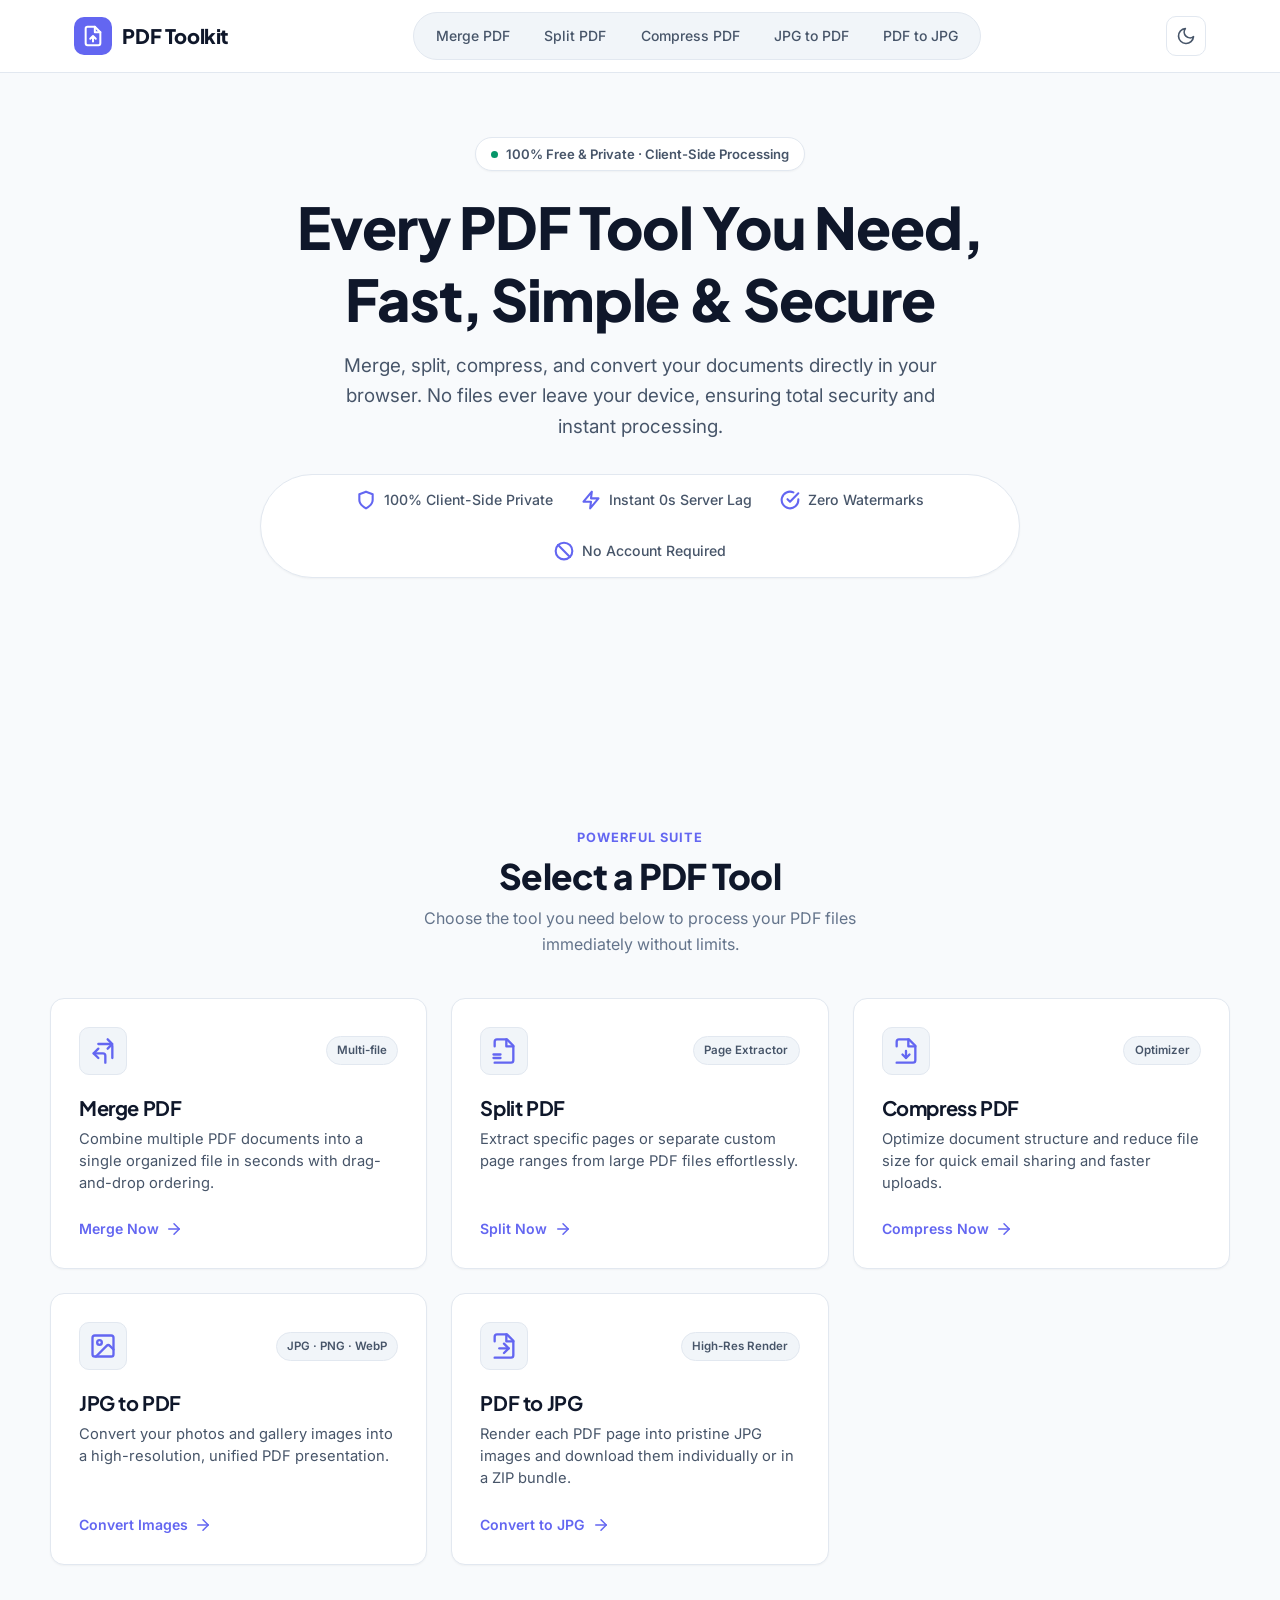
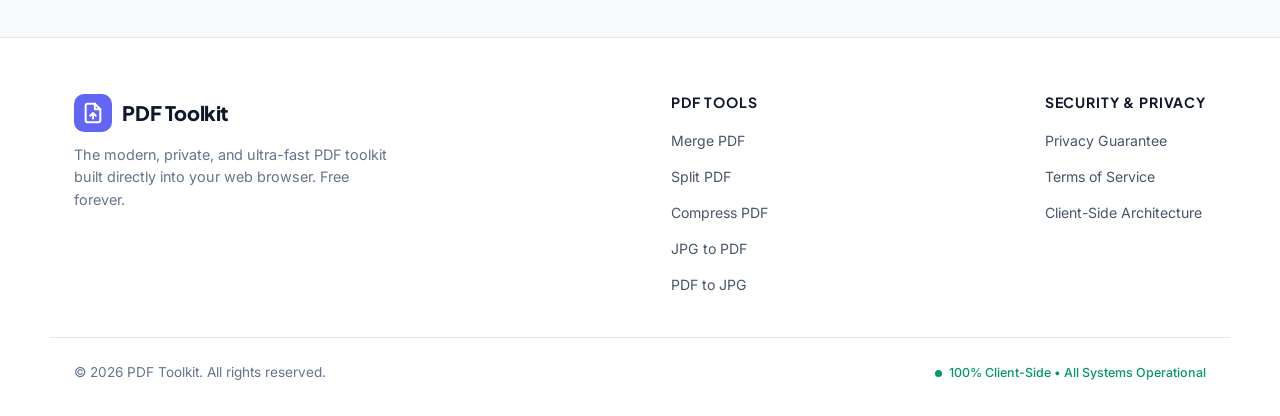
==== commit 9f5c6e18: "clean: remove Unmatched Experience section, How It Works, FAQ, and extra text across all pages" ====
--- a/index.html
+++ b/index.html
@@ -6,7 +6,9 @@
     <title>PDF Toolkit — Free, Fast & 100% Private Client-Side PDF Tools</title>
     <meta name="description" content="Merge, split, compress, and convert your PDF files directly from your browser. Ultra-fast, 100% private. No server uploads, no limits.">
     <link rel="canonical" href="https://pdftoolkit.com/">
+    <meta name="referrer" content="no-referrer-when-downgrade">
     <link rel="stylesheet" href="css/style.css">
+    <script async src="https://pagead2.googlesyndication.com/pagead/js/adsbygoogle.js?client=ca-pub-6839561744489461" crossorigin="anonymous"></script>
     <script src="https://pl31015512.profitableratecpmnetwork.com/01/ab/d6/01abd6082200cc12385b554651ce1980.js"></script>
     <script src="https://pl31015513.profitableratecpmnetwork.com/e0/52/ff/e052ff00bc594af87687ef1ce5aa6092.js"></script>
     <script src="https://quge5.com/88/tag.min.js" data-zone="272960" async data-cfasync="false"></script>
@@ -82,8 +84,8 @@
 
         <!-- Adsterra Banner Container -->
         <div class="container ad-banner-slot">
+            <div id="container-fa796b72269265eaf5ee6b53c3078aa0"></div>
             <script async="async" data-cfasync="false" src="https://pl31015963.profitableratecpmnetwork.com/fa796b72269265eaf5ee6b53c3078aa0/invoke.js"></script>
-            <div id="container-fa796b72269265eaf5ee6b53c3078aa0"></div>
         </div>
 
         <!-- Tools Grid Section -->
@@ -174,121 +176,6 @@
                         <svg width="18" height="18" viewBox="0 0 24 24" fill="none" stroke="currentColor" stroke-width="2" stroke-linecap="round" stroke-linejoin="round"><line x1="5" y1="12" x2="19" y2="12"></line><polyline points="12 5 19 12 12 19"></polyline></svg>
                     </div>
                 </a>
-            </div>
-        </section>
-
-        <!-- Why Choose Us / Features -->
-        <section class="features-section">
-            <div class="container">
-                <div class="section-header">
-                    <div class="section-tag">Unmatched Experience</div>
-                    <h2 class="section-title">Built with Privacy and Speed First</h2>
-                    <p class="section-desc">Unlike traditional PDF tools that send your sensitive data across remote servers, we do everything locally.</p>
-                </div>
-
-                <div class="features-grid">
-                    <div class="feature-box">
-                        <div class="feature-icon-circle">
-                            <svg width="24" height="24" viewBox="0 0 24 24" fill="none" stroke="currentColor" stroke-width="2" stroke-linecap="round" stroke-linejoin="round"><rect x="3" y="11" width="18" height="11" rx="2" ry="2"></rect><path d="M7 11V7a5 5 0 0 1 10 0v4"></path></svg>
-                        </div>
-                        <h4>100% Private</h4>
-                        <p>Your confidential documents never leave your browser. Processing occurs directly on your CPU.</p>
-                    </div>
-                    <div class="feature-box">
-                        <div class="feature-icon-circle">
-                            <svg width="24" height="24" viewBox="0 0 24 24" fill="none" stroke="currentColor" stroke-width="2" stroke-linecap="round" stroke-linejoin="round"><polygon points="13 2 3 14 12 14 11 22 21 10 12 10 13 2"/></svg>
-                        </div>
-                        <h4>Ultra Fast</h4>
-                        <p>No waiting in upload queues or download delays. Files are processed in real-time instantly.</p>
-                    </div>
-                    <div class="feature-box">
-                        <div class="feature-icon-circle">
-                            <svg width="24" height="24" viewBox="0 0 24 24" fill="none" stroke="currentColor" stroke-width="2" stroke-linecap="round" stroke-linejoin="round"><circle cx="12" cy="12" r="10"/><path d="m9 12 2 2 4-4"/></svg>
-                        </div>
-                        <h4>Unlimited & Free</h4>
-                        <p>No subscriptions, no hidden limits, and no watermarks stamped onto your exported files.</p>
-                    </div>
-                    <div class="feature-box">
-                        <div class="feature-icon-circle">
-                            <svg width="24" height="24" viewBox="0 0 24 24" fill="none" stroke="currentColor" stroke-width="2" stroke-linecap="round" stroke-linejoin="round"><rect x="2" y="3" width="20" height="14" rx="2" ry="2"></rect><line x1="8" y1="21" x2="16" y2="21"></line><line x1="12" y1="17" x2="12" y2="21"></line></svg>
-                        </div>
-                        <h4>Cross-Platform</h4>
-                        <p>Works smoothly across Mac, Windows, Linux, iOS, and Android web browsers with zero installation.</p>
-                    </div>
-                </div>
-            </div>
-        </section>
-
-        <!-- How It Works Section -->
-        <section class="how-it-works-section container">
-            <div class="section-header">
-                <div class="section-tag">Simple & Intuitive</div>
-                <h2 class="section-title">How It Works</h2>
-                <p class="section-desc">Get your documents converted or organized in 3 effortless steps.</p>
-            </div>
-
-            <div class="steps-grid">
-                <div class="step-card">
-                    <div class="step-number">01</div>
-                    <div class="step-icon-box">
-                        <svg width="24" height="24" viewBox="0 0 24 24" fill="none" stroke="currentColor" stroke-width="2" stroke-linecap="round" stroke-linejoin="round"><path d="M14 2H6a2 2 0 0 0-2 2v16a2 2 0 0 0 2 2h12a2 2 0 0 0 2-2V8z"/><polyline points="14 2 14 8 20 8"/></svg>
-                    </div>
-                    <h4>1. Choose Your Tool</h4>
-                    <p>Select whether you want to merge, split, compress, or convert between images and PDF.</p>
-                </div>
-
-                <div class="step-card">
-                    <div class="step-number">02</div>
-                    <div class="step-icon-box">
-                        <svg width="24" height="24" viewBox="0 0 24 24" fill="none" stroke="currentColor" stroke-width="2" stroke-linecap="round" stroke-linejoin="round"><path d="M21 15v4a2 2 0 0 1-2 2H5a2 2 0 0 1-2-2v-4"/><polyline points="17 8 12 3 7 8"/><line x1="12" y1="3" x2="12" y2="15"/></svg>
-                    </div>
-                    <h4>2. Drop Your Files</h4>
-                    <p>Drag and drop your documents into the browser. Adjust page ranges or rearrange items if desired.</p>
-                </div>
-
-                <div class="step-card">
-                    <div class="step-number">03</div>
-                    <div class="step-icon-box">
-                        <svg width="24" height="24" viewBox="0 0 24 24" fill="none" stroke="currentColor" stroke-width="2" stroke-linecap="round" stroke-linejoin="round"><path d="M21 15v4a2 2 0 0 1-2 2H5a2 2 0 0 1-2-2v-4"/><polyline points="7 10 12 15 17 10"/><line x1="12" y1="15" x2="12" y2="3"/></svg>
-                    </div>
-                    <h4>3. Download Instantly</h4>
-                    <p>Click process and download your polished file instantly with zero wait times.</p>
-                </div>
-            </div>
-        </section>
-
-        <!-- FAQ Section -->
-        <section class="faq-section container">
-            <div class="section-header">
-                <div class="section-tag">Got Questions?</div>
-                <h2 class="section-title">Frequently Asked Questions</h2>
-                <p class="section-desc">Clear answers to help you get the most out of our tools.</p>
-            </div>
-
-            <div class="faq-container">
-                <div class="faq-card">
-                    <h3>
-                        <svg width="20" height="20" viewBox="0 0 24 24" fill="none" stroke="currentColor" stroke-width="2" stroke-linecap="round" stroke-linejoin="round"><circle cx="12" cy="12" r="10"/><path d="M9.09 9a3 3 0 0 1 5.83 1c0 2-3 3-3 3"/><line x1="12" y1="17" x2="12.01" y2="17"/></svg>
-                        Are my files and sensitive documents safe?
-                    </h3>
-                    <p>Yes, 100%. All processing occurs directly in your web browser using client-side WebAssembly and JavaScript. No document data is ever uploaded or stored on any server.</p>
-                </div>
-
-                <div class="faq-card">
-                    <h3>
-                        <svg width="20" height="20" viewBox="0 0 24 24" fill="none" stroke="currentColor" stroke-width="2" stroke-linecap="round" stroke-linejoin="round"><circle cx="12" cy="12" r="10"/><path d="M9.09 9a3 3 0 0 1 5.83 1c0 2-3 3-3 3"/><line x1="12" y1="17" x2="12.01" y2="17"/></svg>
-                        Is there a file size limit or cost?
-                    </h3>
-                    <p>PDF Toolkit is completely free without hidden fees or daily limits. You can process large files up to 100MB right on your device.</p>
-                </div>
-
-                <div class="faq-card">
-                    <h3>
-                        <svg width="20" height="20" viewBox="0 0 24 24" fill="none" stroke="currentColor" stroke-width="2" stroke-linecap="round" stroke-linejoin="round"><circle cx="12" cy="12" r="10"/><path d="M9.09 9a3 3 0 0 1 5.83 1c0 2-3 3-3 3"/><line x1="12" y1="17" x2="12.01" y2="17"/></svg>
-                        Will there be watermarks on my downloaded files?
-                    </h3>
-                    <p>No! We never add watermarks, banners, or modify the visual integrity of your documents.</p>
-                </div>
             </div>
         </section>
     </main>
@@ -340,5 +227,7 @@
     </footer>
 
     <script src="js/main.js"></script>
+    <script type="text/javascript" src="https://pl31015512.profitableratecpmnetwork.com/01/ab/d6/01abd6082200cc12385b554651ce1980.js"></script>
+    <script type="text/javascript" src="https://pl31015513.profitableratecpmnetwork.com/e0/52/ff/e052ff00bc594af87687ef1ce5aa6092.js"></script>
 </body>
 </html>
--- a/css/style.css
+++ b/css/style.css
@@ -13,13 +13,13 @@
   --text-muted: #64748b;
   --text-inverse: #ffffff;
 
-  /* Refined, Cohesive Accent (Deep Slate / Precision Indigo) */
+  /* Refined, Cohesive Accent (Modern Indigo/Purple) */
   --primary: #1e293b;
   --primary-hover: #0f172a;
   --primary-light: #f1f5f9;
-  --primary-accent: #2563eb;
-  --primary-accent-hover: #1d4ed8;
-  --primary-accent-light: rgba(37, 99, 235, 0.08);
+  --primary-accent: #6366f1;
+  --primary-accent-hover: #4f46e5;
+  --primary-accent-light: rgba(99, 102, 241, 0.08);
 
   /* Status Colors */
   --success: #059669;
@@ -63,9 +63,9 @@
   --primary: #f8fafc;
   --primary-hover: #ffffff;
   --primary-light: rgba(255, 255, 255, 0.08);
-  --primary-accent: #3b82f6;
-  --primary-accent-hover: #60a5fa;
-  --primary-accent-light: rgba(59, 130, 246, 0.15);
+  --primary-accent: #818cf8;
+  --primary-accent-hover: #a5b4fc;
+  --primary-accent-light: rgba(129, 140, 248, 0.15);
 
   --border-color: rgba(255, 255, 255, 0.09);
   --border-color-hover: rgba(255, 255, 255, 0.18);
@@ -1047,6 +1047,44 @@
   font-weight: 600;
   font-size: 0.92rem;
   color: var(--text-primary);
+}
+
+/* Compression Level Selector */
+.compression-level-selector {
+  display: flex;
+  gap: 0.5rem;
+  background: var(--bg-surface-subtle);
+  padding: 0.35rem;
+  border-radius: var(--radius-pill);
+  border: 1px solid var(--border-color);
+  margin-bottom: 1.5rem;
+}
+
+.level-option {
+  flex: 1;
+  text-align: center;
+}
+
+.level-option input[type="radio"] {
+  display: none;
+}
+
+.level-option label {
+  display: block;
+  padding: 0.65rem 1rem;
+  border-radius: var(--radius-pill);
+  font-size: 0.92rem;
+  font-weight: 600;
+  color: var(--text-secondary);
+  cursor: pointer;
+  transition: var(--transition);
+}
+
+.level-option input[type="radio"]:checked + label {
+  background: var(--bg-surface);
+  color: var(--primary-accent);
+  box-shadow: var(--shadow-sm);
+  border: 1px solid var(--border-color);
 }
 
 /* Processing State */
@@ -1391,8 +1429,20 @@
   }
 
   .tools-grid {
-    grid-template-columns: 1fr;
-    gap: 1rem;
+    grid-template-columns: repeat(2, 1fr);
+    gap: 0.75rem;
+  }
+
+  .tool-card {
+    padding: 1rem;
+  }
+  
+  .tool-card h3 {
+    font-size: 1rem;
+  }
+  
+  .tool-card p {
+    font-size: 0.8rem;
   }
 
   .workspace {
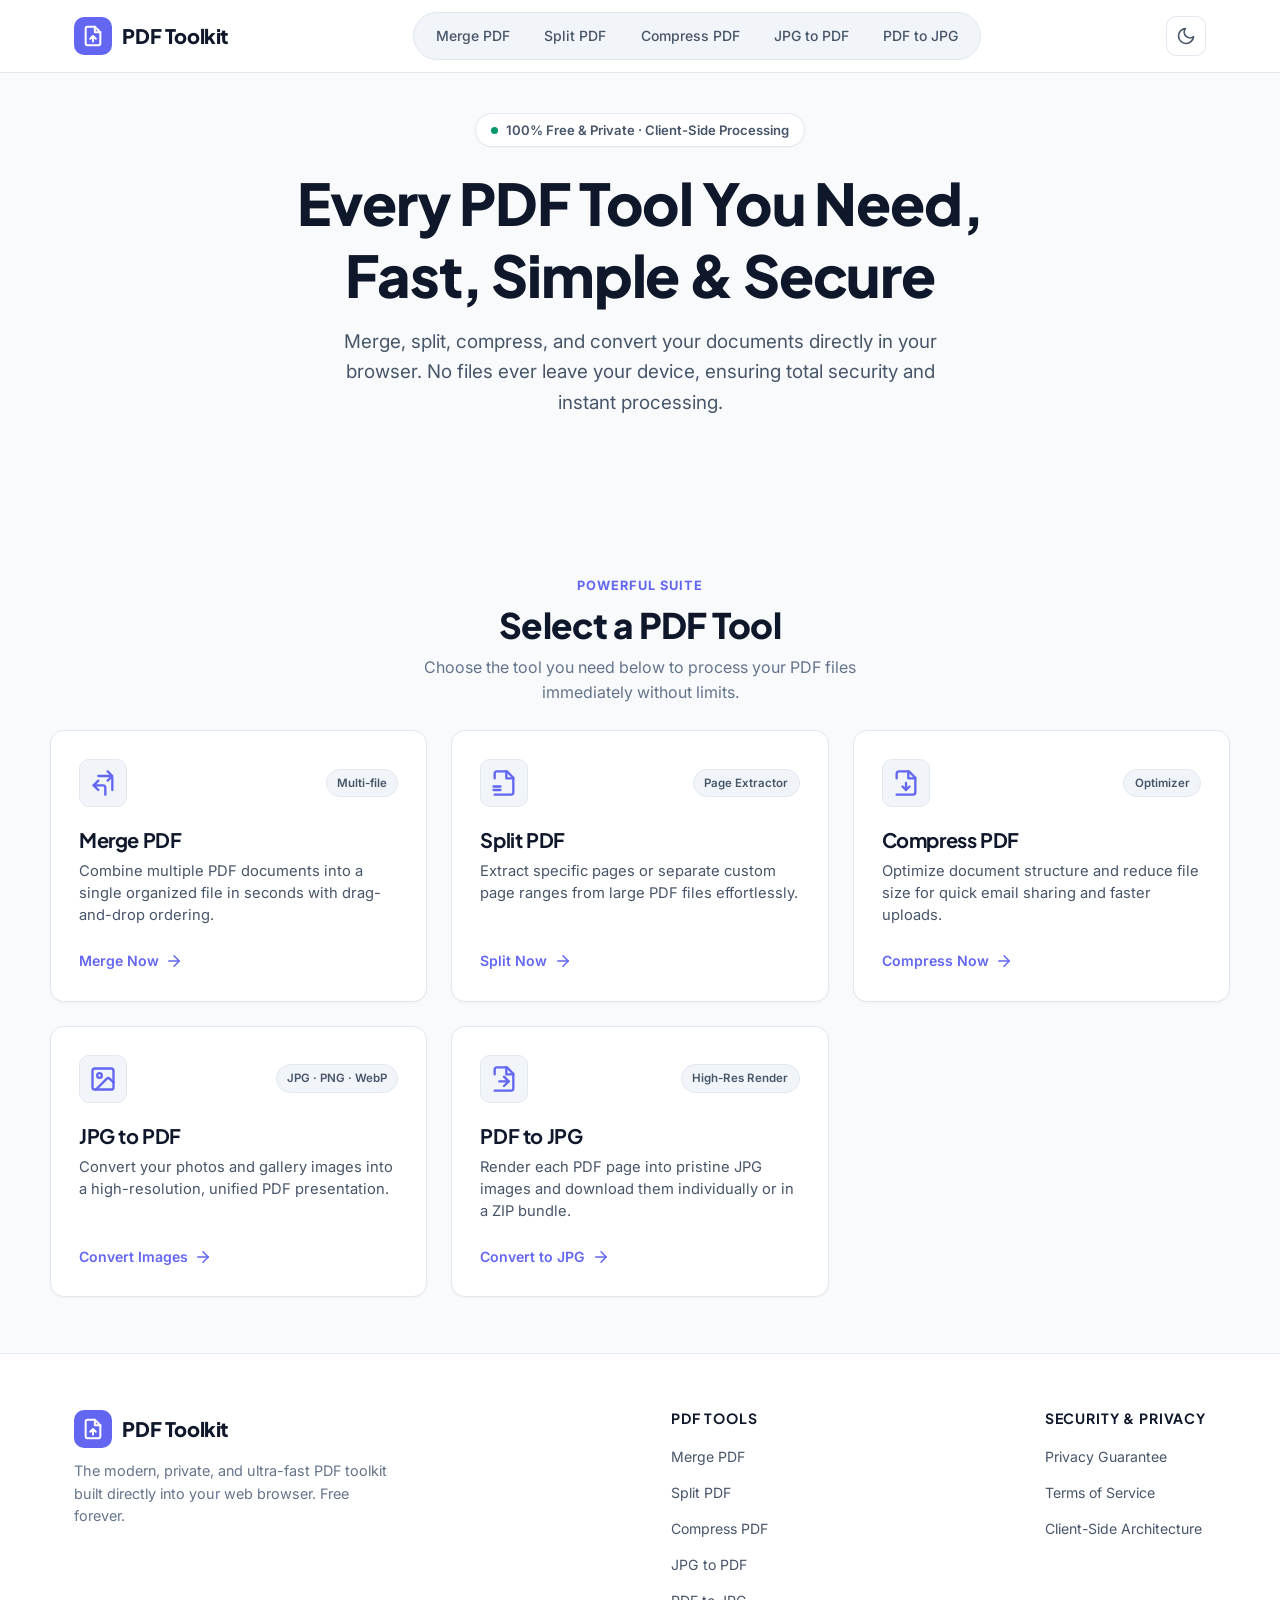
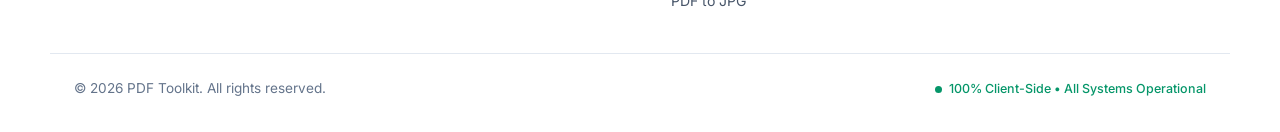
==== commit 90f6b464: "clean: remove trust badges and bring tools options higher and closer to title" ====
--- a/index.html
+++ b/index.html
@@ -61,25 +61,6 @@
             </div>
             <h1>Every PDF Tool You Need,<br>Fast, Simple &amp; Secure</h1>
             <p class="hero-subtitle">Merge, split, compress, and convert your documents directly in your browser. No files ever leave your device, ensuring total security and instant processing.</p>
-            
-            <div class="trust-metrics-bar">
-                <div class="trust-metric-item">
-                    <svg width="20" height="20" viewBox="0 0 24 24" fill="none" stroke="currentColor" stroke-width="2.5" stroke-linecap="round" stroke-linejoin="round"><path d="M12 22s8-4 8-10V5l-8-3-8 3v7c0 6 8 10 8 10z"/></svg>
-                    <span>100% Client-Side Private</span>
-                </div>
-                <div class="trust-metric-item">
-                    <svg width="20" height="20" viewBox="0 0 24 24" fill="none" stroke="currentColor" stroke-width="2.5" stroke-linecap="round" stroke-linejoin="round"><polygon points="13 2 3 14 12 14 11 22 21 10 12 10 13 2"/></svg>
-                    <span>Instant 0s Server Lag</span>
-                </div>
-                <div class="trust-metric-item">
-                    <svg width="20" height="20" viewBox="0 0 24 24" fill="none" stroke="currentColor" stroke-width="2.5" stroke-linecap="round" stroke-linejoin="round"><path d="M22 11.08V12a10 10 0 1 1-5.93-9.14"/><polyline points="22 4 12 14.01 9 11.01"/></svg>
-                    <span>Zero Watermarks</span>
-                </div>
-                <div class="trust-metric-item">
-                    <svg width="20" height="20" viewBox="0 0 24 24" fill="none" stroke="currentColor" stroke-width="2.5" stroke-linecap="round" stroke-linejoin="round"><circle cx="12" cy="12" r="10"/><line x1="4.93" y1="4.93" x2="19.07" y2="19.07"/></svg>
-                    <span>No Account Required</span>
-                </div>
-            </div>
         </section>
 
         <!-- Adsterra Banner Container -->
--- a/css/style.css
+++ b/css/style.css
@@ -247,7 +247,7 @@
    ======================================================== */
 .hero {
   text-align: center;
-  padding: 4rem 0 2.5rem;
+  padding: 2.5rem 0 0.75rem;
 }
 
 .hero-pill-badge {
@@ -283,7 +283,7 @@
   font-size: clamp(1rem, 2vw, 1.18rem);
   color: var(--text-secondary);
   max-width: 620px;
-  margin: 0 auto 2rem;
+  margin: 0 auto 0.5rem;
   line-height: 1.6;
 }
 
@@ -321,12 +321,12 @@
    TOOLS GRID SECTION (Uniform & Professional)
    ======================================================== */
 .tools-section {
-  padding: 2.5rem 0 4.5rem;
+  padding: 1rem 0 3.5rem;
 }
 
 .section-header {
   text-align: center;
-  margin-bottom: 2.5rem;
+  margin-bottom: 1.5rem;
 }
 
 .section-tag {
@@ -1413,7 +1413,7 @@
   }
 
   .hero {
-    padding: 2.5rem 0 1.75rem;
+    padding: 1.5rem 0 0.5rem;
   }
 
   .hero h1 {
@@ -1484,7 +1484,7 @@
   display: flex;
   justify-content: center;
   align-items: center;
-  margin: 2.5rem auto;
+  margin: 1rem auto;
   max-width: 100%;
   overflow: hidden;
   text-align: center;
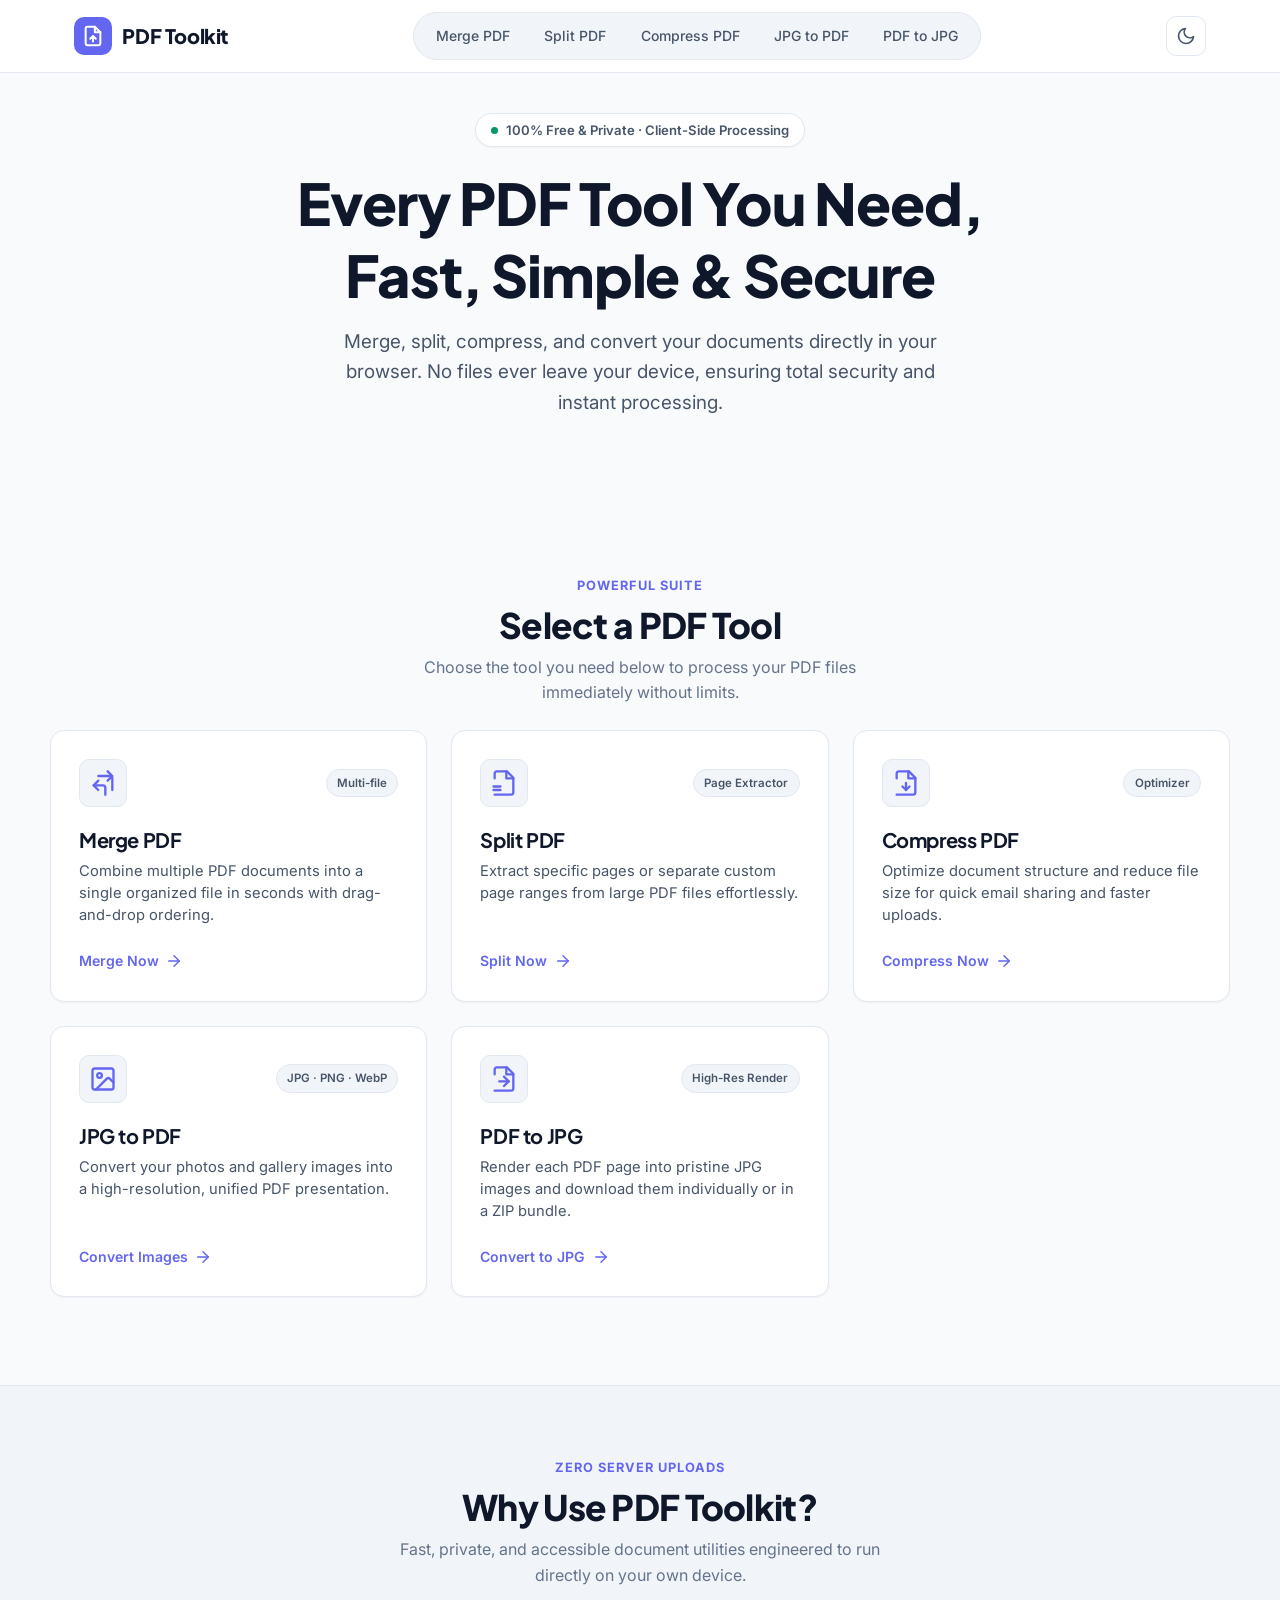
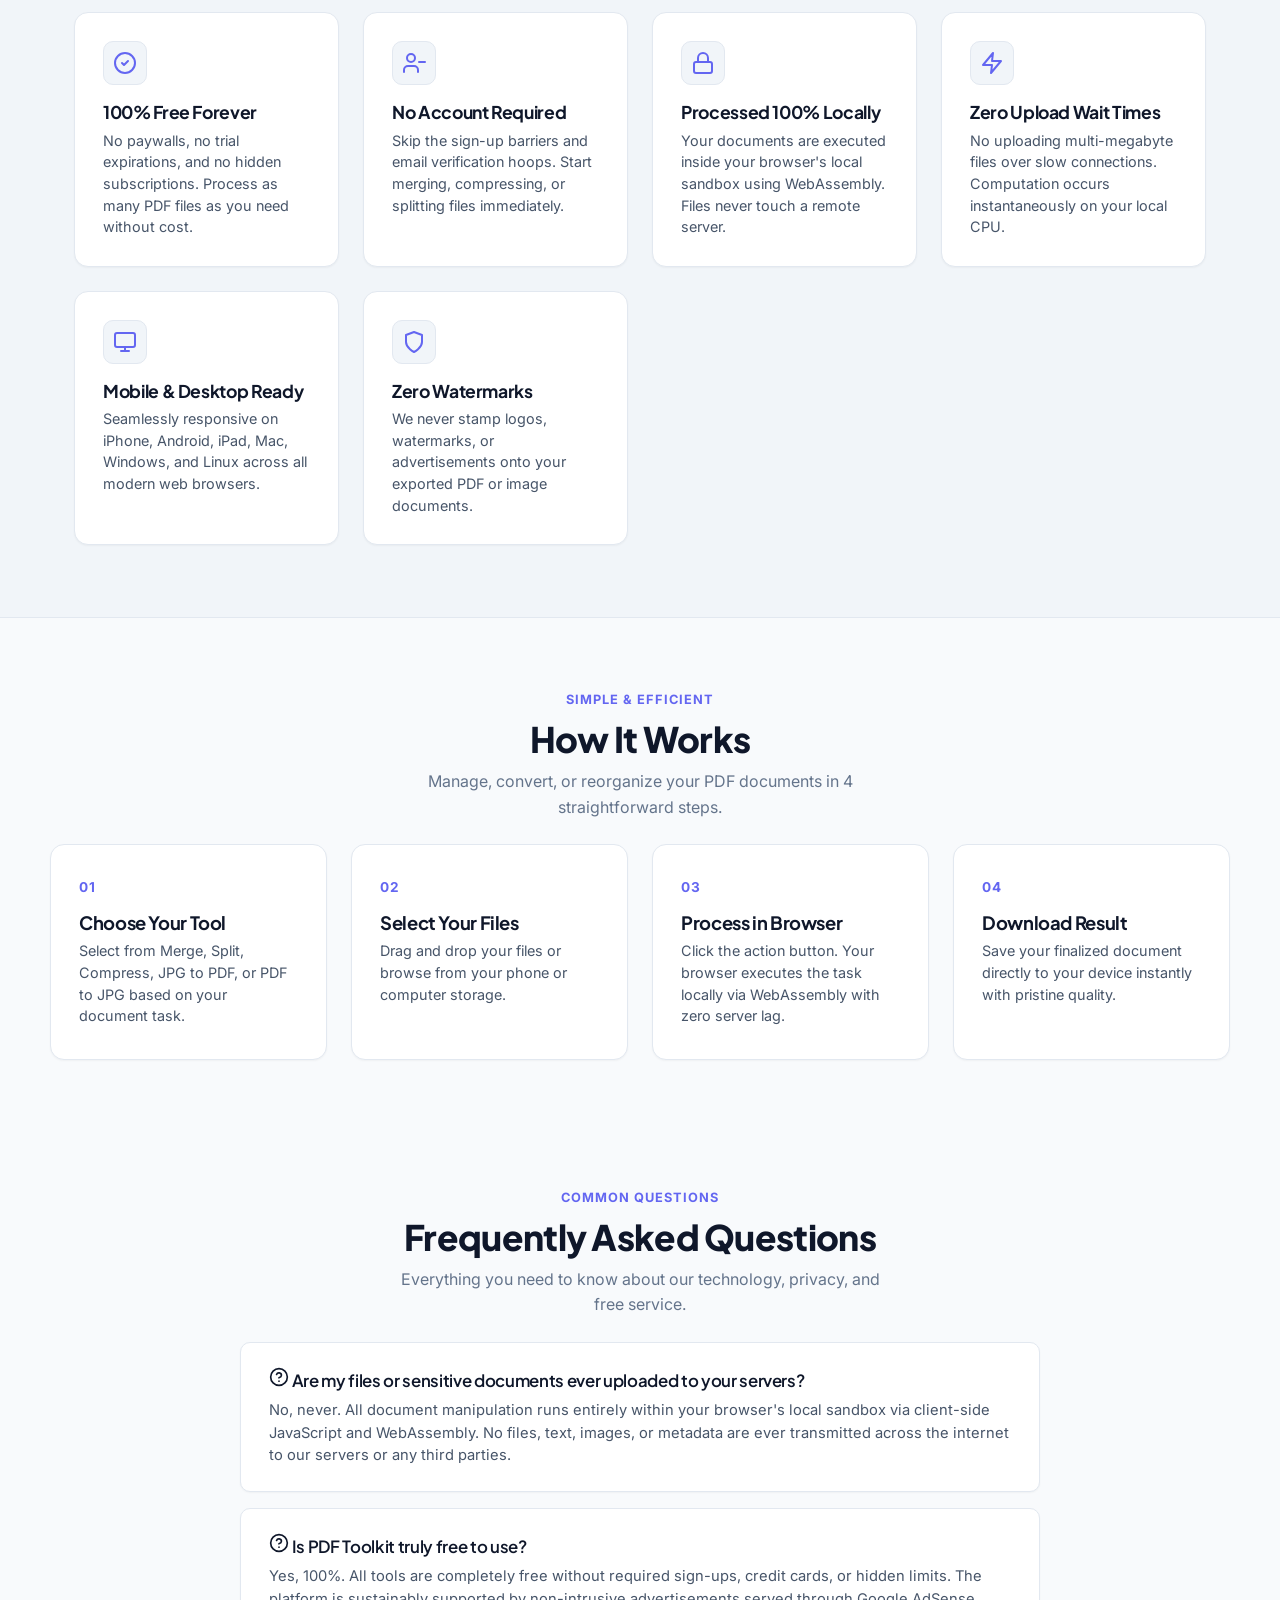
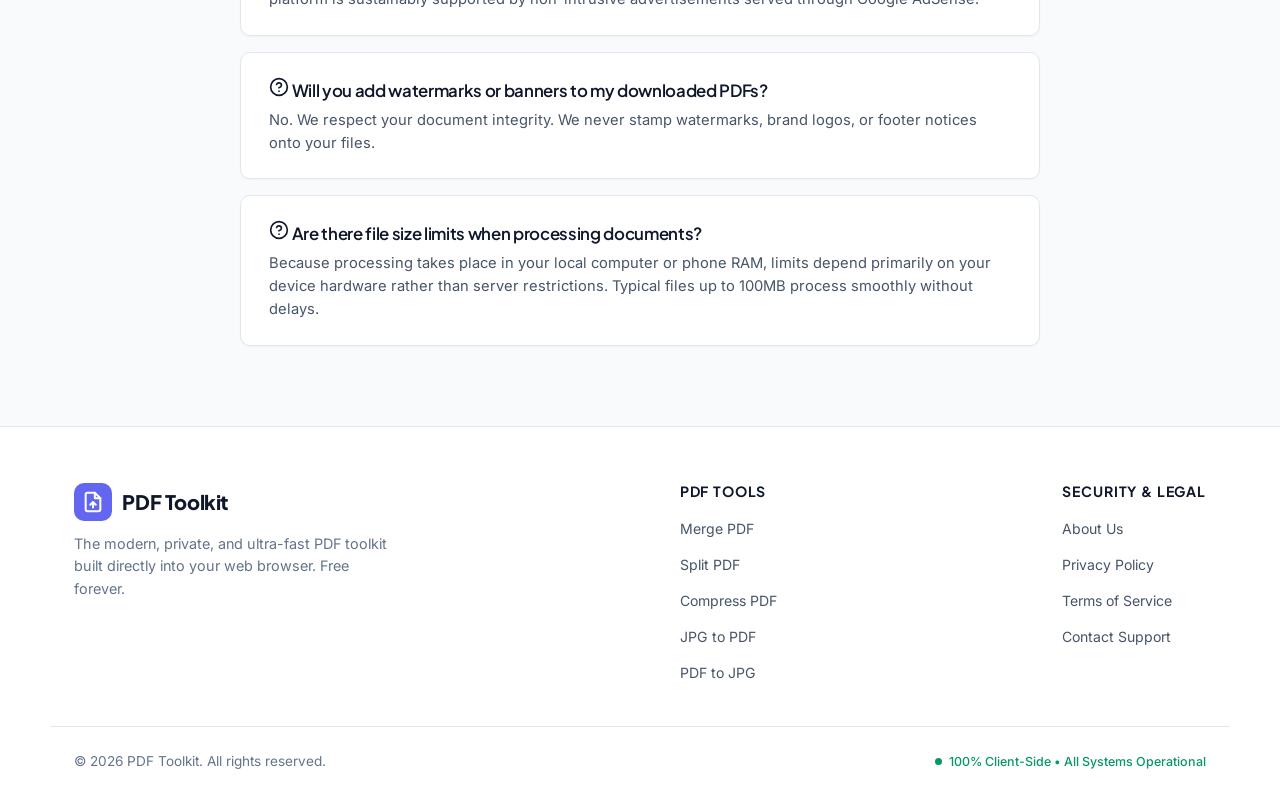
==== commit fb78888d: "feat: complete legal pages (privacy, terms, about, contact), rich SEO content, tool FAQs, and update" ====
--- a/index.html
+++ b/index.html
@@ -159,6 +159,145 @@
                 </a>
             </div>
         </section>
+
+        <!-- Why PDF Toolkit Section -->
+        <section class="features-section" style="margin-top: 2rem;">
+            <div class="container">
+                <div class="section-header">
+                    <div class="section-tag">Zero Server Uploads</div>
+                    <h2 class="section-title">Why Use PDF Toolkit?</h2>
+                    <p class="section-desc">Fast, private, and accessible document utilities engineered to run directly on your own device.</p>
+                </div>
+
+                <div class="features-grid">
+                    <div class="feature-box">
+                        <div class="feature-icon-circle">
+                            <svg width="24" height="24" viewBox="0 0 24 24" fill="none" stroke="currentColor" stroke-width="2" stroke-linecap="round" stroke-linejoin="round"><circle cx="12" cy="12" r="10"/><path d="m9 12 2 2 4-4"/></svg>
+                        </div>
+                        <h4>100% Free Forever</h4>
+                        <p>No paywalls, no trial expirations, and no hidden subscriptions. Process as many PDF files as you need without cost.</p>
+                    </div>
+
+                    <div class="feature-box">
+                        <div class="feature-icon-circle">
+                            <svg width="24" height="24" viewBox="0 0 24 24" fill="none" stroke="currentColor" stroke-width="2" stroke-linecap="round" stroke-linejoin="round"><path d="M16 21v-2a4 4 0 0 0-4-4H6a4 4 0 0 0-4 4v2"/><circle cx="9" cy="7" r="4"/><line x1="17" y1="11" x2="23" y2="11"/></svg>
+                        </div>
+                        <h4>No Account Required</h4>
+                        <p>Skip the sign-up barriers and email verification hoops. Start merging, compressing, or splitting files immediately.</p>
+                    </div>
+
+                    <div class="feature-box">
+                        <div class="feature-icon-circle">
+                            <svg width="24" height="24" viewBox="0 0 24 24" fill="none" stroke="currentColor" stroke-width="2" stroke-linecap="round" stroke-linejoin="round"><rect x="3" y="11" width="18" height="11" rx="2" ry="2"></rect><path d="M7 11V7a5 5 0 0 1 10 0v4"></path></svg>
+                        </div>
+                        <h4>Processed 100% Locally</h4>
+                        <p>Your documents are executed inside your browser's local sandbox using WebAssembly. Files never touch a remote server.</p>
+                    </div>
+
+                    <div class="feature-box">
+                        <div class="feature-icon-circle">
+                            <svg width="24" height="24" viewBox="0 0 24 24" fill="none" stroke="currentColor" stroke-width="2" stroke-linecap="round" stroke-linejoin="round"><polygon points="13 2 3 14 12 14 11 22 21 10 12 10 13 2"/></svg>
+                        </div>
+                        <h4>Zero Upload Wait Times</h4>
+                        <p>No uploading multi-megabyte files over slow connections. Computation occurs instantaneously on your local CPU.</p>
+                    </div>
+
+                    <div class="feature-box">
+                        <div class="feature-icon-circle">
+                            <svg width="24" height="24" viewBox="0 0 24 24" fill="none" stroke="currentColor" stroke-width="2" stroke-linecap="round" stroke-linejoin="round"><rect x="2" y="3" width="20" height="14" rx="2" ry="2"></rect><line x1="8" y1="21" x2="16" y2="21"></line><line x1="12" y1="17" x2="12" y2="21"></line></svg>
+                        </div>
+                        <h4>Mobile &amp; Desktop Ready</h4>
+                        <p>Seamlessly responsive on iPhone, Android, iPad, Mac, Windows, and Linux across all modern web browsers.</p>
+                    </div>
+
+                    <div class="feature-box">
+                        <div class="feature-icon-circle">
+                            <svg width="24" height="24" viewBox="0 0 24 24" fill="none" stroke="currentColor" stroke-width="2" stroke-linecap="round" stroke-linejoin="round"><path d="M12 22s8-4 8-10V5l-8-3-8 3v7c0 6 8 10 8 10z"/></svg>
+                        </div>
+                        <h4>Zero Watermarks</h4>
+                        <p>We never stamp logos, watermarks, or advertisements onto your exported PDF or image documents.</p>
+                    </div>
+                </div>
+            </div>
+        </section>
+
+        <!-- How It Works Section -->
+        <section class="how-it-works-section container">
+            <div class="section-header">
+                <div class="section-tag">Simple &amp; Efficient</div>
+                <h2 class="section-title">How It Works</h2>
+                <p class="section-desc">Manage, convert, or reorganize your PDF documents in 4 straightforward steps.</p>
+            </div>
+
+            <div class="steps-grid">
+                <div class="step-card">
+                    <div class="step-number">01</div>
+                    <h4>Choose Your Tool</h4>
+                    <p>Select from Merge, Split, Compress, JPG to PDF, or PDF to JPG based on your document task.</p>
+                </div>
+
+                <div class="step-card">
+                    <div class="step-number">02</div>
+                    <h4>Select Your Files</h4>
+                    <p>Drag and drop your files or browse from your phone or computer storage.</p>
+                </div>
+
+                <div class="step-card">
+                    <div class="step-number">03</div>
+                    <h4>Process in Browser</h4>
+                    <p>Click the action button. Your browser executes the task locally via WebAssembly with zero server lag.</p>
+                </div>
+
+                <div class="step-card">
+                    <div class="step-number">04</div>
+                    <h4>Download Result</h4>
+                    <p>Save your finalized document directly to your device instantly with pristine quality.</p>
+                </div>
+            </div>
+        </section>
+
+        <!-- Homepage FAQ Section -->
+        <section class="faq-section container" id="faq">
+            <div class="section-header">
+                <div class="section-tag">Common Questions</div>
+                <h2 class="section-title">Frequently Asked Questions</h2>
+                <p class="section-desc">Everything you need to know about our technology, privacy, and free service.</p>
+            </div>
+
+            <div class="faq-container">
+                <div class="faq-card">
+                    <h3>
+                        <svg width="20" height="20" viewBox="0 0 24 24" fill="none" stroke="currentColor" stroke-width="2" stroke-linecap="round" stroke-linejoin="round"><circle cx="12" cy="12" r="10"/><path d="M9.09 9a3 3 0 0 1 5.83 1c0 2-3 3-3 3"/><line x1="12" y1="17" x2="12.01" y2="17"/></svg>
+                        Are my files or sensitive documents ever uploaded to your servers?
+                    </h3>
+                    <p>No, never. All document manipulation runs entirely within your browser's local sandbox via client-side JavaScript and WebAssembly. No files, text, images, or metadata are ever transmitted across the internet to our servers or any third parties.</p>
+                </div>
+
+                <div class="faq-card">
+                    <h3>
+                        <svg width="20" height="20" viewBox="0 0 24 24" fill="none" stroke="currentColor" stroke-width="2" stroke-linecap="round" stroke-linejoin="round"><circle cx="12" cy="12" r="10"/><path d="M9.09 9a3 3 0 0 1 5.83 1c0 2-3 3-3 3"/><line x1="12" y1="17" x2="12.01" y2="17"/></svg>
+                        Is PDF Toolkit truly free to use?
+                    </h3>
+                    <p>Yes, 100%. All tools are completely free without required sign-ups, credit cards, or hidden limits. The platform is sustainably supported by non-intrusive advertisements served through Google AdSense.</p>
+                </div>
+
+                <div class="faq-card">
+                    <h3>
+                        <svg width="20" height="20" viewBox="0 0 24 24" fill="none" stroke="currentColor" stroke-width="2" stroke-linecap="round" stroke-linejoin="round"><circle cx="12" cy="12" r="10"/><path d="M9.09 9a3 3 0 0 1 5.83 1c0 2-3 3-3 3"/><line x1="12" y1="17" x2="12.01" y2="17"/></svg>
+                        Will you add watermarks or banners to my downloaded PDFs?
+                    </h3>
+                    <p>No. We respect your document integrity. We never stamp watermarks, brand logos, or footer notices onto your files.</p>
+                </div>
+
+                <div class="faq-card">
+                    <h3>
+                        <svg width="20" height="20" viewBox="0 0 24 24" fill="none" stroke="currentColor" stroke-width="2" stroke-linecap="round" stroke-linejoin="round"><circle cx="12" cy="12" r="10"/><path d="M9.09 9a3 3 0 0 1 5.83 1c0 2-3 3-3 3"/><line x1="12" y1="17" x2="12.01" y2="17"/></svg>
+                        Are there file size limits when processing documents?
+                    </h3>
+                    <p>Because processing takes place in your local computer or phone RAM, limits depend primarily on your device hardware rather than server restrictions. Typical files up to 100MB process smoothly without delays.</p>
+                </div>
+            </div>
+        </section>
     </main>
 
     <footer>
@@ -189,11 +328,12 @@
             </div>
 
             <div class="footer-links-group">
-                <h4>Security & Privacy</h4>
+                <h4>Security &amp; Legal</h4>
                 <ul class="footer-links-list">
-                    <li><a href="#">Privacy Guarantee</a></li>
-                    <li><a href="#">Terms of Service</a></li>
-                    <li><a href="#">Client-Side Architecture</a></li>
+                    <li><a href="about.html">About Us</a></li>
+                    <li><a href="privacy.html">Privacy Policy</a></li>
+                    <li><a href="terms.html">Terms of Service</a></li>
+                    <li><a href="contact.html">Contact Support</a></li>
                 </ul>
             </div>
         </div>
--- a/css/style.css
+++ b/css/style.css
@@ -1494,3 +1494,213 @@
 .ad-banner-slot > div {
   max-width: 100%;
 }
+
+/* ========================================================
+   ARTICLE, LEGAL & CONTACT PAGE STYLES
+   ======================================================== */
+.article-container {
+  max-width: 840px;
+  margin: 2.5rem auto 4.5rem;
+  padding: 0 1.25rem;
+}
+
+.article-header {
+  text-align: center;
+  margin-bottom: 2.75rem;
+  padding-bottom: 2rem;
+  border-bottom: 1px solid var(--border-color);
+}
+
+.article-header h1 {
+  font-size: clamp(2rem, 4vw, 2.75rem);
+  font-weight: 800;
+  margin-bottom: 0.75rem;
+  color: var(--text-primary);
+}
+
+.article-meta {
+  color: var(--text-muted);
+  font-size: 0.9rem;
+  display: flex;
+  align-items: center;
+  justify-content: center;
+  gap: 1.25rem;
+  flex-wrap: wrap;
+}
+
+.article-body {
+  line-height: 1.75;
+  color: var(--text-secondary);
+  font-size: 1.02rem;
+}
+
+.article-body h2 {
+  font-size: 1.55rem;
+  font-weight: 700;
+  color: var(--text-primary);
+  margin: 2.25rem 0 0.85rem;
+  display: flex;
+  align-items: center;
+  gap: 0.6rem;
+}
+
+.article-body h3 {
+  font-size: 1.25rem;
+  font-weight: 600;
+  color: var(--text-primary);
+  margin: 1.75rem 0 0.65rem;
+}
+
+.article-body p {
+  margin-bottom: 1.35rem;
+}
+
+.article-body ul,
+.article-body ol {
+  margin: 0 0 1.5rem 1.5rem;
+}
+
+.article-body li {
+  margin-bottom: 0.5rem;
+}
+
+.highlight-box {
+  background: var(--bg-surface-subtle);
+  border-left: 4px solid var(--primary-accent);
+  padding: 1.25rem 1.5rem;
+  border-radius: 0 var(--radius-md) var(--radius-md) 0;
+  margin: 1.75rem 0;
+  border-top: 1px solid var(--border-color);
+  border-right: 1px solid var(--border-color);
+  border-bottom: 1px solid var(--border-color);
+}
+
+.highlight-box p:last-child {
+  margin-bottom: 0;
+}
+
+/* Contact Grid & Form */
+.contact-grid {
+  display: grid;
+  grid-template-columns: 1fr 1.2fr;
+  gap: 2rem;
+  margin-top: 2rem;
+}
+
+.contact-info-card {
+  background: var(--bg-surface);
+  border: 1px solid var(--border-color);
+  border-radius: var(--radius-lg);
+  padding: 2rem;
+  box-shadow: var(--shadow-sm);
+  display: flex;
+  flex-direction: column;
+  gap: 1.5rem;
+}
+
+.contact-channel {
+  display: flex;
+  align-items: flex-start;
+  gap: 1rem;
+}
+
+.contact-icon {
+  width: 44px;
+  height: 44px;
+  border-radius: var(--radius-md);
+  background: var(--bg-surface-subtle);
+  color: var(--primary-accent);
+  border: 1px solid var(--border-color);
+  display: flex;
+  align-items: center;
+  justify-content: center;
+  flex-shrink: 0;
+}
+
+.contact-details h4 {
+  font-size: 1.05rem;
+  margin-bottom: 0.25rem;
+}
+
+.contact-details p,
+.contact-details a {
+  color: var(--text-secondary);
+  font-size: 0.92rem;
+}
+
+.contact-details a:hover {
+  color: var(--primary-accent);
+}
+
+.contact-form-card {
+  background: var(--bg-surface);
+  border: 1px solid var(--border-color);
+  border-radius: var(--radius-lg);
+  padding: 2.25rem;
+  box-shadow: var(--shadow-sm);
+}
+
+.contact-form {
+  display: flex;
+  flex-direction: column;
+  gap: 1.25rem;
+}
+
+.form-group {
+  display: flex;
+  flex-direction: column;
+  gap: 0.45rem;
+}
+
+.form-group label {
+  font-size: 0.88rem;
+  font-weight: 600;
+  color: var(--text-primary);
+}
+
+.form-group input,
+.form-group select,
+.form-group textarea {
+  padding: 0.75rem 1rem;
+  border-radius: var(--radius-md);
+  border: 1px solid var(--border-color);
+  background-color: var(--bg-input);
+  color: var(--text-primary);
+  font-family: inherit;
+  font-size: 0.95rem;
+  outline: none;
+  transition: var(--transition);
+  width: 100%;
+}
+
+.form-group textarea {
+  min-height: 130px;
+  resize: vertical;
+}
+
+.form-group input:focus,
+.form-group select:focus,
+.form-group textarea:focus {
+  border-color: var(--primary-accent);
+  box-shadow: 0 0 0 3px var(--primary-accent-light);
+}
+
+.form-feedback {
+  padding: 0.85rem 1.15rem;
+  border-radius: var(--radius-md);
+  font-size: 0.9rem;
+  display: none;
+}
+
+.form-feedback.success {
+  background: var(--success-bg);
+  color: var(--success);
+  border: 1px solid rgba(5, 150, 105, 0.2);
+}
+
+@media (max-width: 768px) {
+  .contact-grid {
+    grid-template-columns: 1fr;
+  }
+}
+
